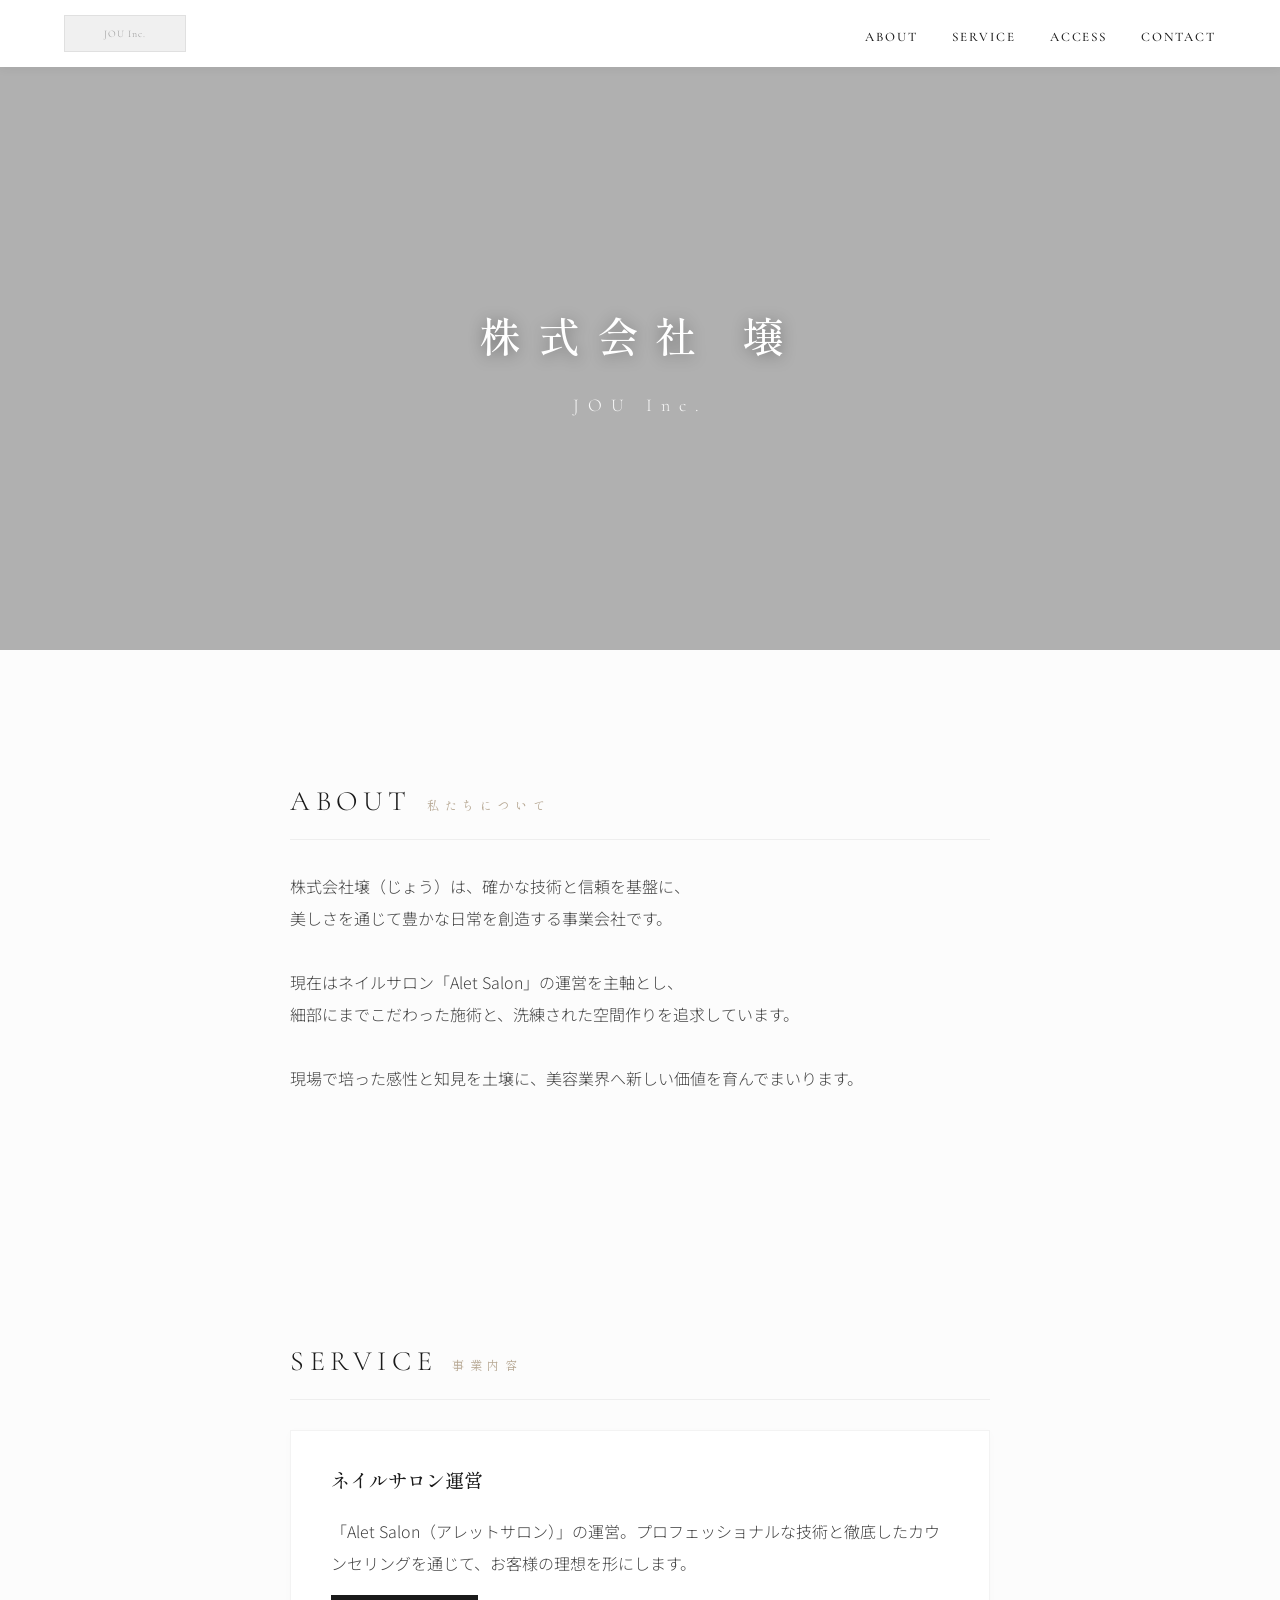
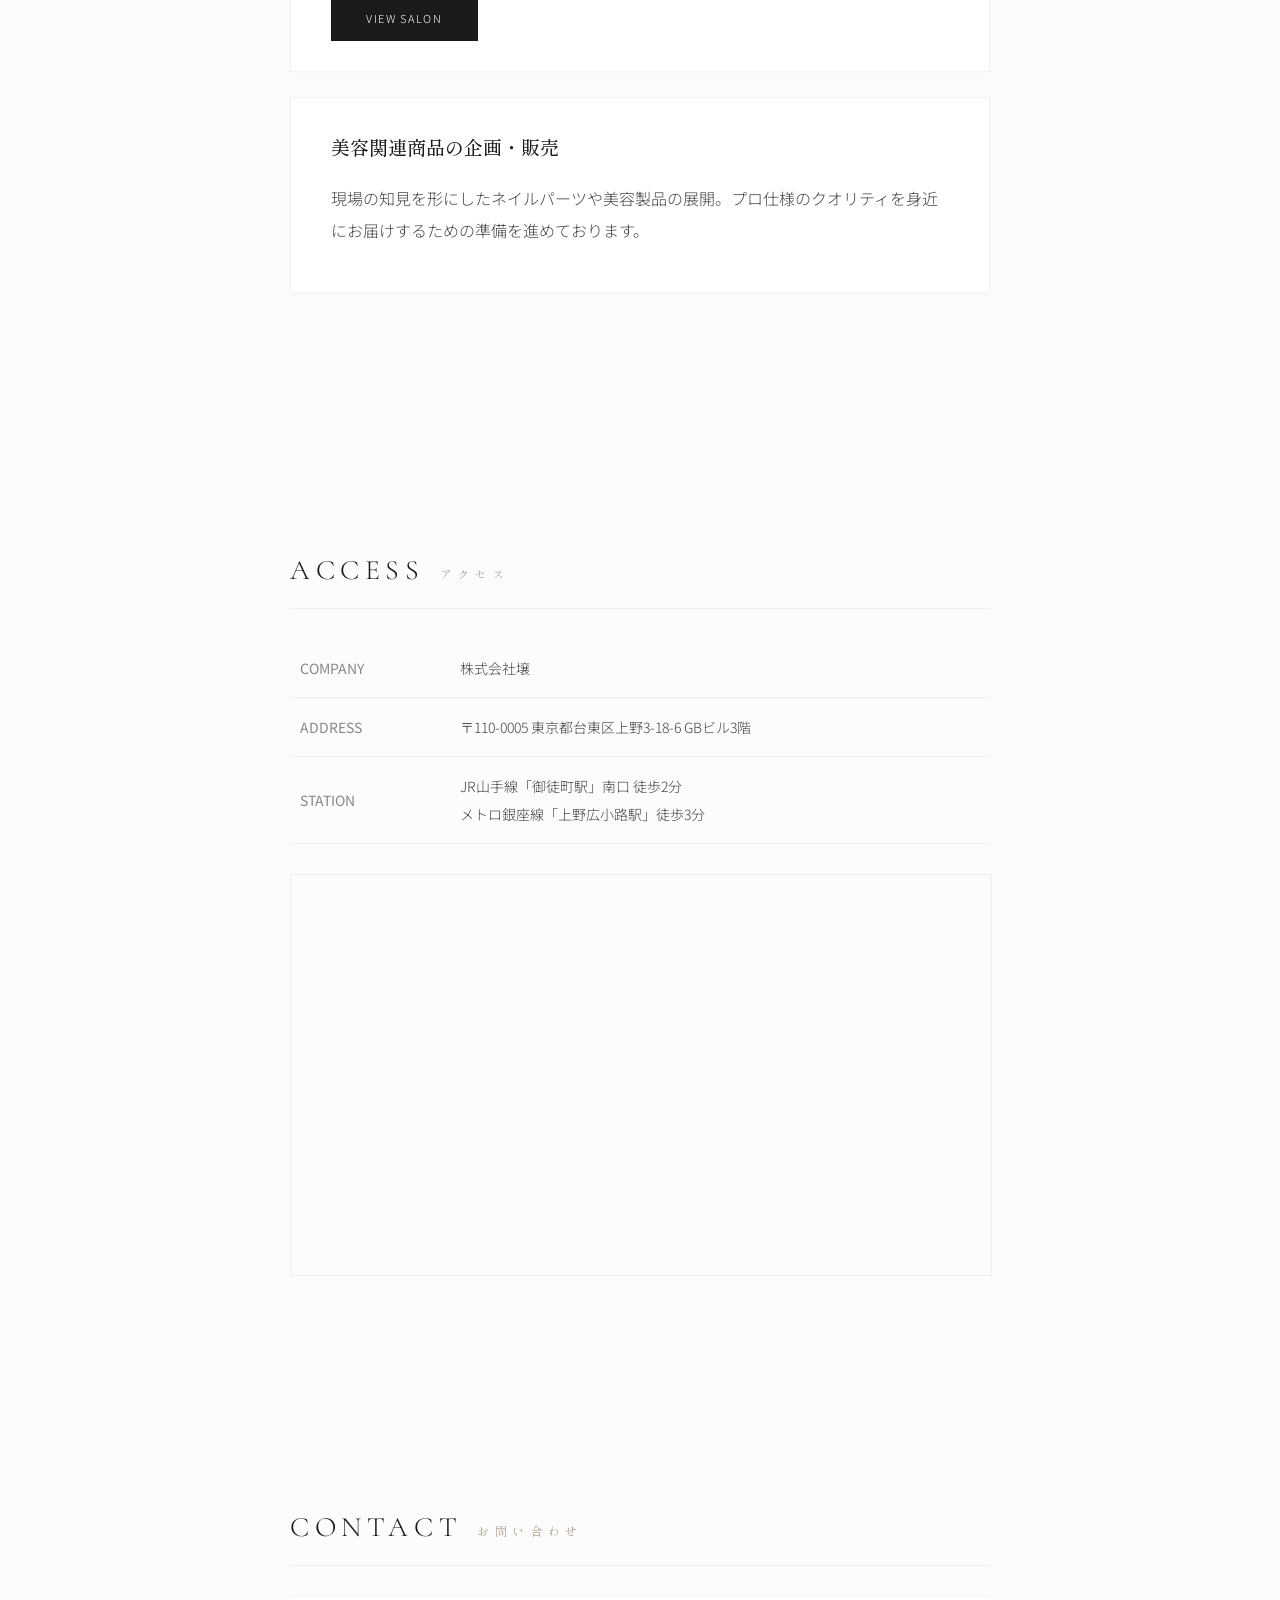
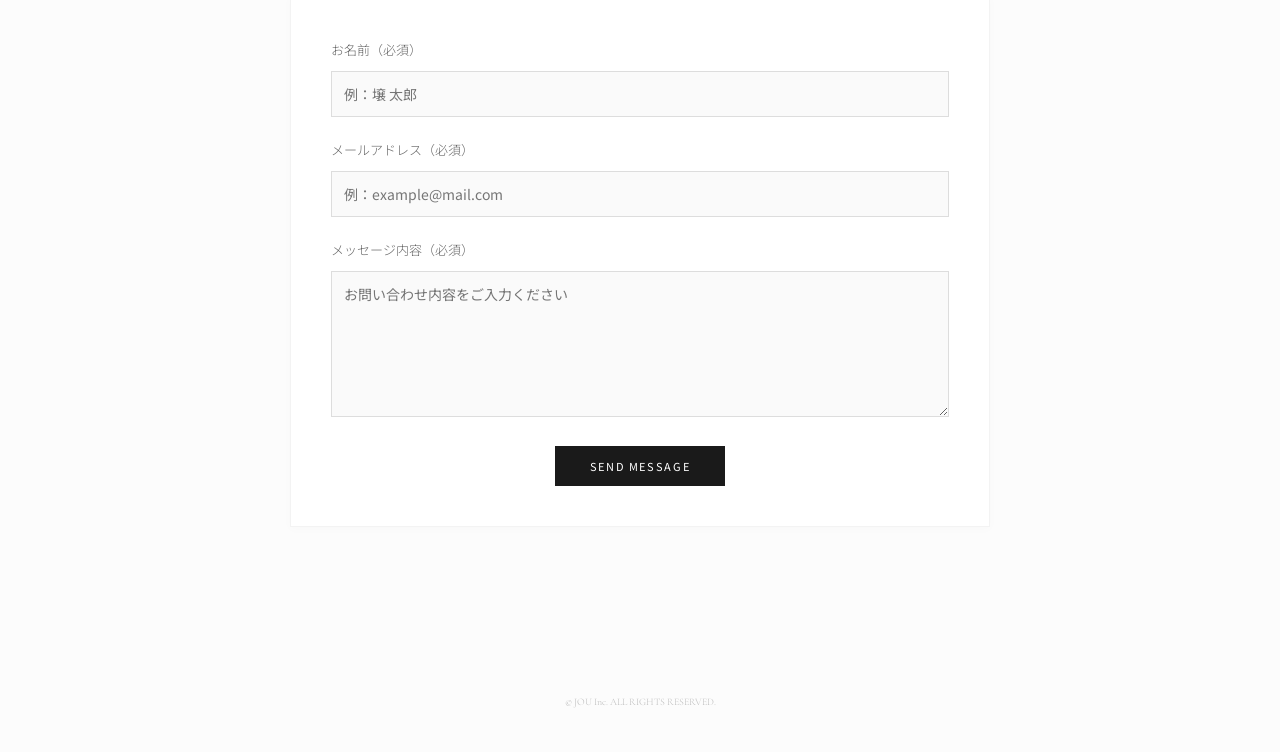
==== index.html @ a3ea7749 "最初ののコミット" ====
<!DOCTYPE html>
<html lang="ja">
<head>
    <meta charset="UTF-8">
    <meta name="viewport" content="width=device-width, initial-scale=1.0">
    <title>株式会社壌 | JOU Inc.</title>
    <link href="https://fonts.googleapis.com/css2?family=Cormorant+Garamond:wght@300;500&family=Noto+Sans+JP:wght@300;400&family=Shippori+Mincho:wght@400;500;600&display=swap" rel="stylesheet">
    
    <style>
        :root {
            --primary-color: #1a1a1a;
            --accent-color: #b5a691; 
            --bg-color: #fcfcfc;
            --text-color: #444;
            --font-en: 'Cormorant Garamond', serif;
            --font-jp: 'Noto Sans JP', sans-serif;
            --font-mincho: 'Shippori Mincho', serif;
            --content-width: 700px;
        }

        /* --- フェードインアニメーション --- */
        .fade-in {
            opacity: 0;
            transform: translateY(30px);
            transition: opacity 1.2s ease, transform 1.2s ease;
        }
        .fade-in.is-visible {
            opacity: 1;
            transform: translateY(0);
        }

        body {
            font-family: var(--font-jp);
            font-weight: 300;
            line-height: 2.0;
            color: var(--text-color);
            background-color: var(--bg-color);
            margin: 0;
            -webkit-font-smoothing: antialiased;
        }

        /* --- ヘッダー：常に白背景で固定 --- */
        header {
            padding: 15px 5%;
            display: flex;
            justify-content: space-between;
            align-items: center;
            background: #ffffff;
            position: fixed;
            top: 0;
            left: 0;
            width: 100%;
            box-sizing: border-box;
            z-index: 1000;
            box-shadow: 0 2px 10px rgba(0,0,0,0.05);
        }

        .logo-placeholder {
            width: 120px;
            height: 35px;
            background: #f0f0f0;
            display: flex;
            align-items: center;
            justify-content: center;
            font-size: 10px;
            color: #999;
            letter-spacing: 0.1em;
            font-family: var(--font-en);
            border: 1px solid #e0e0e0;
        }

        nav a {
            text-decoration: none;
            color: var(--primary-color);
            margin-left: 30px;
            font-size: 13px;
            font-weight: 500;
            letter-spacing: 0.15em;
            font-family: var(--font-en);
            transition: 0.3s;
        }
        nav a:hover { color: var(--accent-color); }

        /* --- HERO --- */
        .hero {
            height: 65vh;
            margin-top: 65px; /* ヘッダー分の余白 */
            background: linear-gradient(rgba(0, 0, 0, 0.3), rgba(0, 0, 0, 0.3)), 
                        url('https://images.unsplash.com/photo-1632345031435-8727f6897d53?auto=format&fit=crop&q=80&w=2000') center/cover;
            display: flex;
            flex-direction: column;
            justify-content: center;
            align-items: center;
            text-align: center;
            color: #ffffff;
        }

        .hero h1 { 
            font-family: var(--font-mincho);
            font-size: clamp(28px, 5vw, 42px);
            letter-spacing: 0.4em;
            font-weight: 500;
            margin: 0 0 10px 0;
            text-shadow: 0 2px 15px rgba(0,0,0,0.4);
        }

        .hero p {
            font-family: var(--font-en);
            font-size: clamp(14px, 3vw, 18px);
            letter-spacing: 0.5em;
            color: rgba(255,255,255,0.9);
            margin: 0;
        }

        /* --- セクション共通 --- */
        section {
            padding: 100px 5%;
            max-width: var(--content-width);
            margin: 0 auto;
        }

        h2 {
            font-family: var(--font-en);
            font-size: 28px;
            font-weight: 300;
            letter-spacing: 0.2em;
            margin-bottom: 30px;
            color: var(--primary-color);
            display: flex;
            align-items: baseline;
            gap: 15px;
            border-bottom: 1px solid #eee;
            padding-bottom: 10px;
        }

        h2 span {
            font-family: var(--font-mincho);
            font-size: 12px;
            color: var(--accent-color);
            font-weight: 400;
        }

        .service-card {
            background: #fff;
            padding: 30px 40px;
            border: 1px solid #f3f3f3;
            margin-bottom: 25px;
            box-shadow: 0 2px 10px rgba(0,0,0,0.02);
        }

        .service-card h3 {
            font-family: var(--font-mincho);
            font-size: 19px;
            font-weight: 500;
            margin: 0 0 15px 0;
            color: var(--primary-color);
        }

        .btn, .submit-btn {
            display: inline-block;
            padding: 12px 35px;
            background: var(--primary-color);
            color: #fff;
            text-decoration: none;
            font-size: 11px;
            letter-spacing: 0.15em;
            font-family: var(--font-jp);
            border: none;
            cursor: pointer;
            transition: 0.3s;
        }
        .btn:hover, .submit-btn:hover { background: var(--accent-color); }

        .company-table {
            width: 100%;
            border-collapse: collapse;
            margin-bottom: 30px;
        }

        .company-table th, .company-table td {
            padding: 15px 10px;
            border-bottom: 1px solid #eee;
            text-align: left;
            font-size: 14px;
        }

        .company-table th { width: 140px; color: #888; font-weight: 400; }

        .map-container {
            width: 100%;
            height: 400px;
            margin-top: 20px;
            border: 1px solid #eee;
        }

        /* --- フォーム --- */
        .form-group {
            margin-bottom: 20px;
            text-align: left;
        }

        .form-group label {
            display: block;
            font-size: 13px;
            margin-bottom: 8px;
            color: #666;
        }

        input, textarea {
            width: 100%;
            padding: 12px;
            border: 1px solid #ddd;
            background: #fafafa;
            box-sizing: border-box; /* 崩れ防止 */
            font-family: var(--font-jp);
            font-size: 14px;
            outline: none;
        }
        input:focus, textarea:focus { border-color: var(--accent-color); }

        footer {
            text-align: center;
            padding: 40px 20px;
            font-size: 10px;
            color: #bbb;
            font-family: var(--font-en);
        }

        @media (max-width: 768px) {
            header { padding: 10px 5%; }
            nav a { margin-left: 15px; font-size: 11px; }
            section { padding: 60px 5%; }
            .hero { margin-top: 50px; height: 50vh; }
        }
    </style>
</head>
<body>

<header>
    <div class="logo-placeholder">JOU Inc.</div>
    <nav>
        <a href="#about">ABOUT</a>
        <a href="#service">SERVICE</a>
        <a href="#access">ACCESS</a>
        <a href="#contact">CONTACT</a>
    </nav>
</header>

<div class="hero">
    <h1>株式会社 壌</h1>
    <p>JOU Inc.</p>
</div>

<section id="about" class="fade-in">
    <h2>ABOUT <span>私たちについて</span></h2>
    <p>
        株式会社壌（じょう）は、確かな技術と信頼を基盤に、<br>
        美しさを通じて豊かな日常を創造する事業会社です。<br><br>
        現在はネイルサロン「Alet Salon」の運営を主軸とし、<br>
        細部にまでこだわった施術と、洗練された空間作りを追求しています。<br><br>
        現場で培った感性と知見を土壌に、美容業界へ新しい価値を育んでまいります。
    </p>
</section>

<section id="service" class="fade-in">
    <h2>SERVICE <span>事業内容</span></h2>
    <div class="service-card">
        <h3>ネイルサロン運営</h3>
        <p>「Alet Salon（アレットサロン）」の運営。プロフェッショナルな技術と徹底したカウンセリングを通じて、お客様の理想を形にします。</p>
        <a href="https://beauty.hotpepper.jp/kr/slnH000772068/" class="btn" target="_blank">VIEW SALON</a>
    </div>
    <div class="service-card">
        <h3>美容関連商品の企画・販売</h3>
        <p>現場の知見を形にしたネイルパーツや美容製品の展開。プロ仕様のクオリティを身近にお届けするための準備を進めております。</p>
    </div>
</section>

<section id="access" class="fade-in">
    <h2>ACCESS <span>アクセス</span></h2>
    <table class="company-table">
        <tr><th>COMPANY</th><td>株式会社壌</td></tr>
        <tr><th>ADDRESS</th><td>〒110-0005 東京都台東区上野3-18-6 GBビル3階</td></tr>
        <tr><th>STATION</th><td>JR山手線「御徒町駅」南口 徒歩2分<br>メトロ銀座線「上野広小路駅」徒歩3分</td></tr>
    </table>
    <div class="map-container">
        <iframe src="https://www.google.com/maps/embed?pb=!1m18!1m12!1m3!1d3239.547141362758!2d139.7731776762399!3d35.70415397257917!2m3!1f0!2f0!3f0!3m2!1i1024!2i768!4f13.1!3m3!1m2!1s0x60188ea6074e908b%3A0xc6383d34b9ee0684!2zR0Ljg5Pjg6s!5e0!3m2!1sja!2sjp!4v1712738000000!5m2!1sja!2sjp" width="100%" height="100%" style="border:0;" allowfullscreen="" loading="lazy" referrerpolicy="no-referrer-when-downgrade"></iframe>
    </div>
</section>

<section id="contact" class="fade-in">
    <h2>CONTACT <span>お問い合わせ</span></h2>
    <div class="form-container">
        <div class="service-card" style="padding: 40px;">
            <form action="send.php" method="POST">
                <div class="form-group">
                    <label>お名前（必須）</label>
                    <input type="text" name="your-name" required placeholder="例：壌 太郎">
                </div>
                
                <div class="form-group">
                    <label>メールアドレス（必須）</label>
                    <input type="email" name="your-email" required placeholder="例：example@mail.com">
                </div>
                
                <div class="form-group">
                    <label>メッセージ内容（必須）</label>
                    <textarea name="your-message" rows="6" required placeholder="お問い合わせ内容をご入力ください"></textarea>
                </div>
                
                <div style="text-align: center;">
                    <button type="submit" class="submit-btn">SEND MESSAGE</button>
                </div>
            </form>
        </div>
    </div>
</section>

<footer>
    © JOU Inc. ALL RIGHTS RESERVED.
</footer>

<script>
    // 1. スクロールに合わせてフェードイン
    const observerOptions = {
        threshold: 0.15,
        rootMargin: "0px 0px -50px 0px"
    };

    const observer = new IntersectionObserver((entries) => {
        entries.forEach(entry => {
            if (entry.isIntersecting) {
                entry.target.classList.add('is-visible');
                observer.unobserve(entry.target);
            }
        });
    }, observerOptions);

    document.querySelectorAll('.fade-in').forEach(el => observer.observe(el));

    // 2. スムーズスクロール
    document.querySelectorAll('a[href^="#"]').forEach(anchor => {
        anchor.addEventListener('click', function (e) {
            e.preventDefault();
            const target = document.querySelector(this.getAttribute('href'));
            const offset = 70;
            const targetPosition = target.getBoundingClientRect().top + window.pageYOffset - offset;
            
            window.scrollTo({
                top: targetPosition,
                behavior: 'smooth'
            });
        });
    });
</script>

</body>
</html>
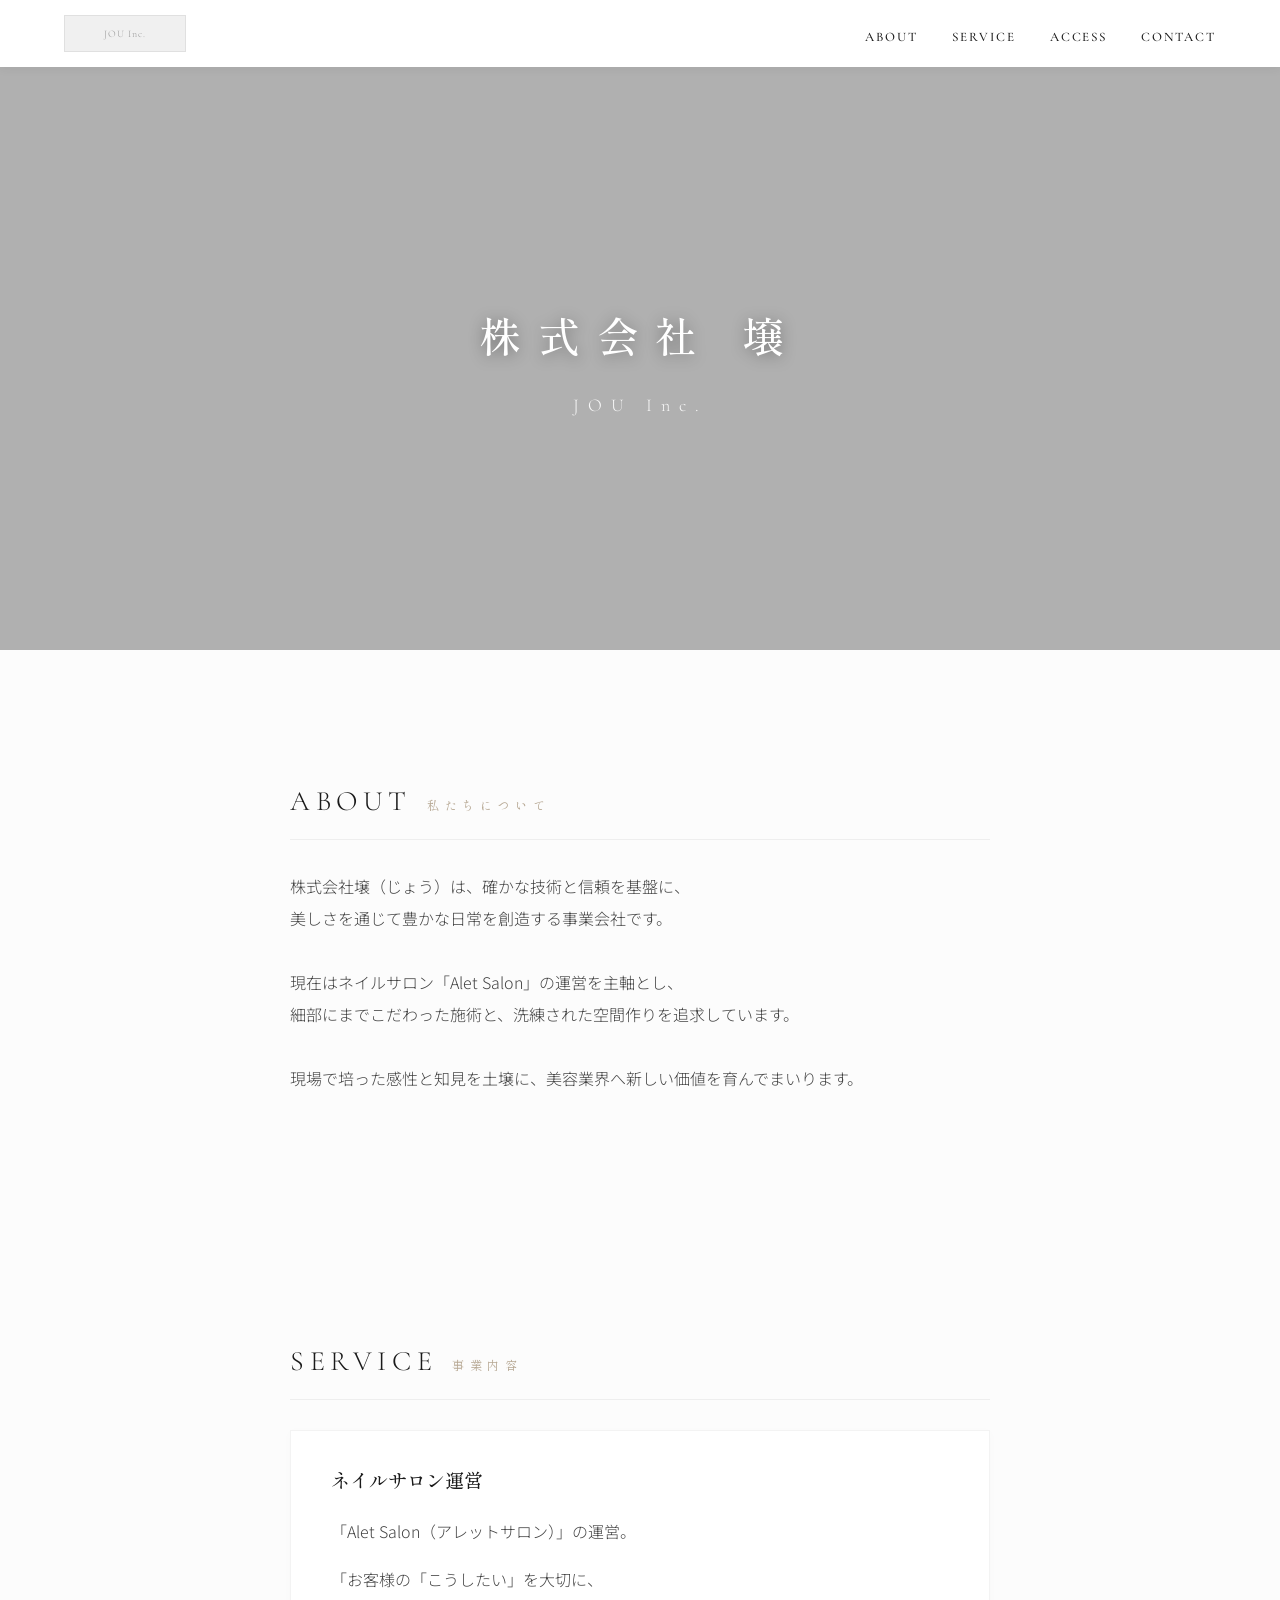
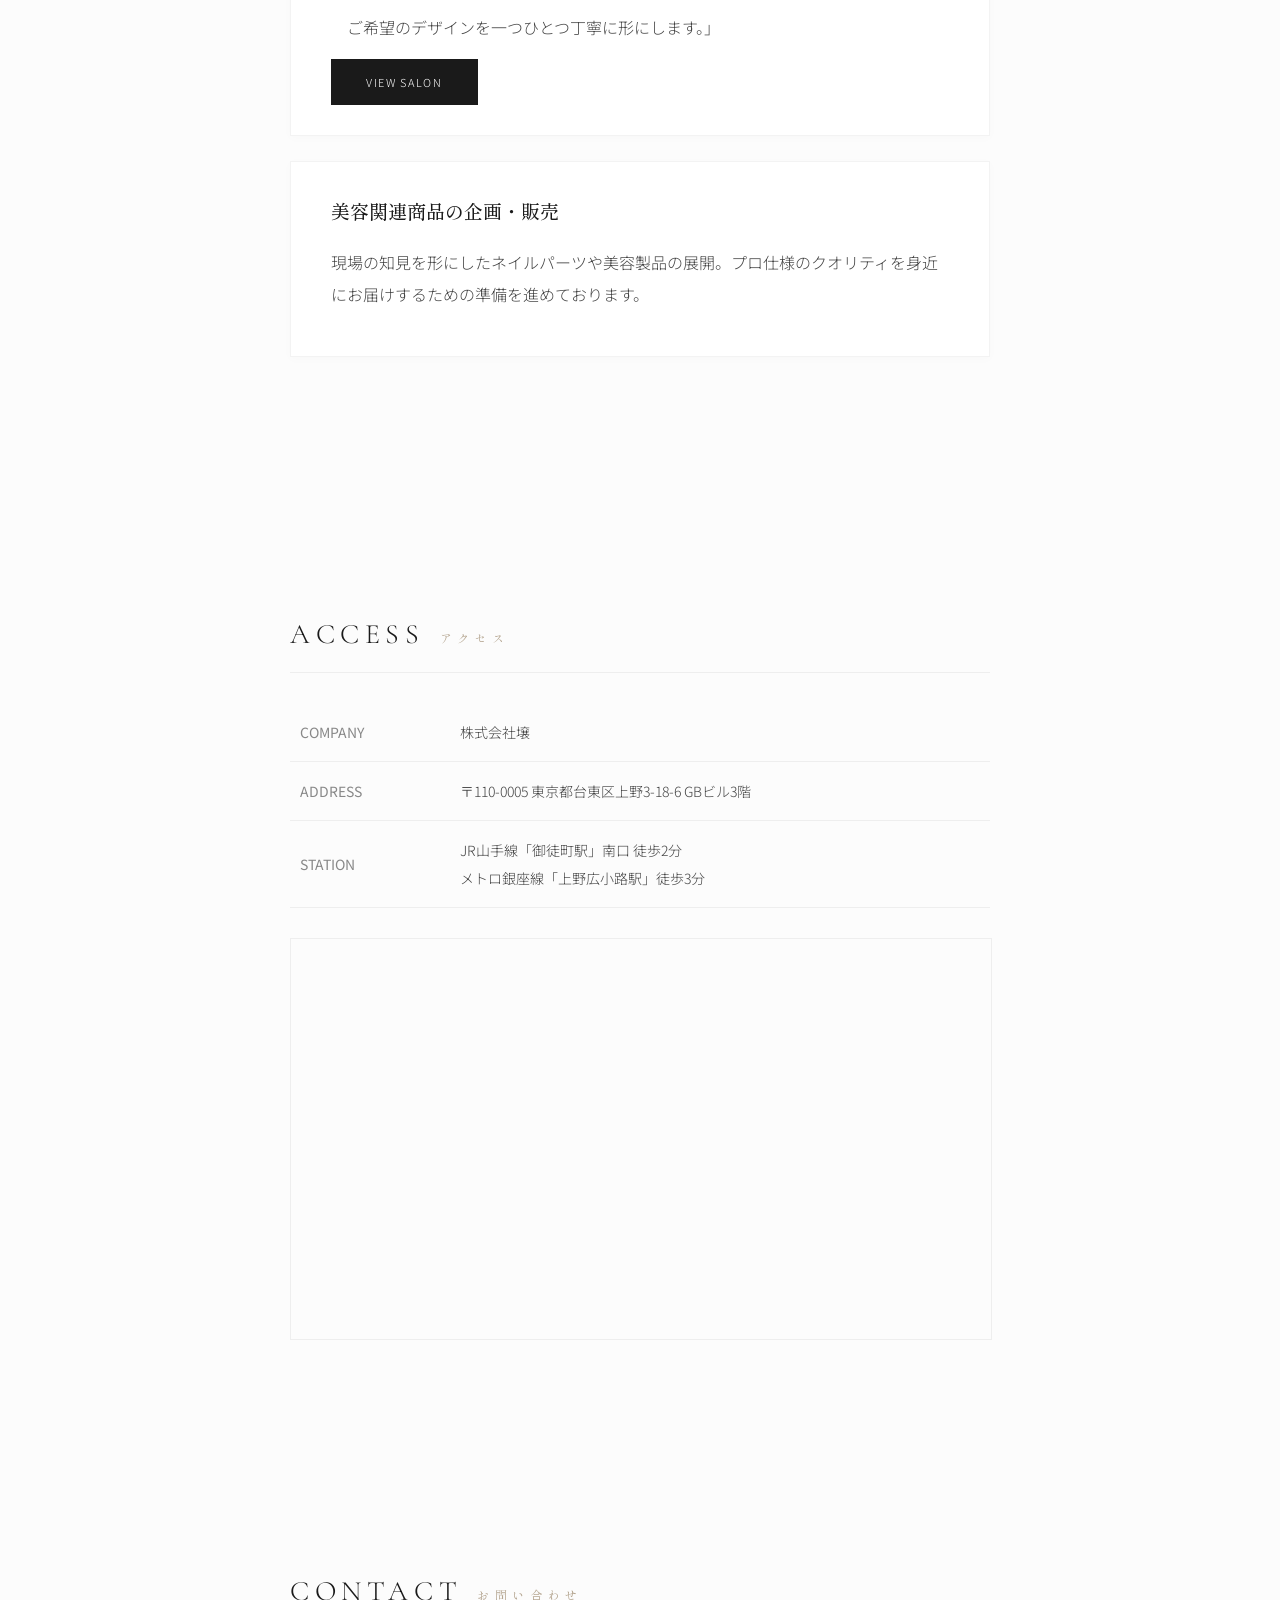
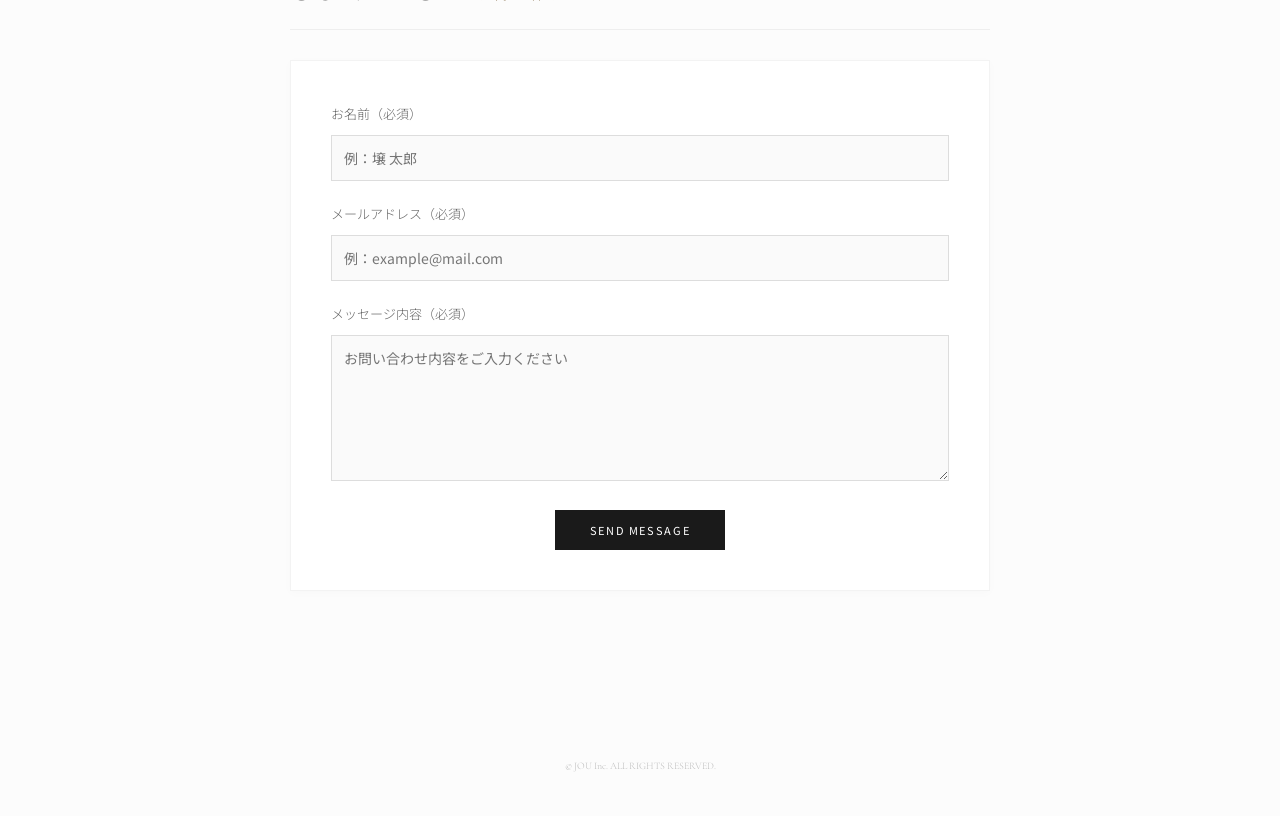
==== commit 2288bb5b: "文章を修正" ====
--- a/index.html
+++ b/index.html
@@ -266,7 +266,10 @@
     <h2>SERVICE <span>事業内容</span></h2>
     <div class="service-card">
         <h3>ネイルサロン運営</h3>
-        <p>「Alet Salon（アレットサロン）」の運営。プロフェッショナルな技術と徹底したカウンセリングを通じて、お客様の理想を形にします。</p>
+        <p>「Alet Salon（アレットサロン）」の運営。</p>
+        「お客様の「こうしたい」を大切に、<p>
+        　ご希望のデザインを一つひとつ丁寧に形にします。」</p>
+        
         <a href="https://beauty.hotpepper.jp/kr/slnH000772068/" class="btn" target="_blank">VIEW SALON</a>
     </div>
     <div class="service-card">
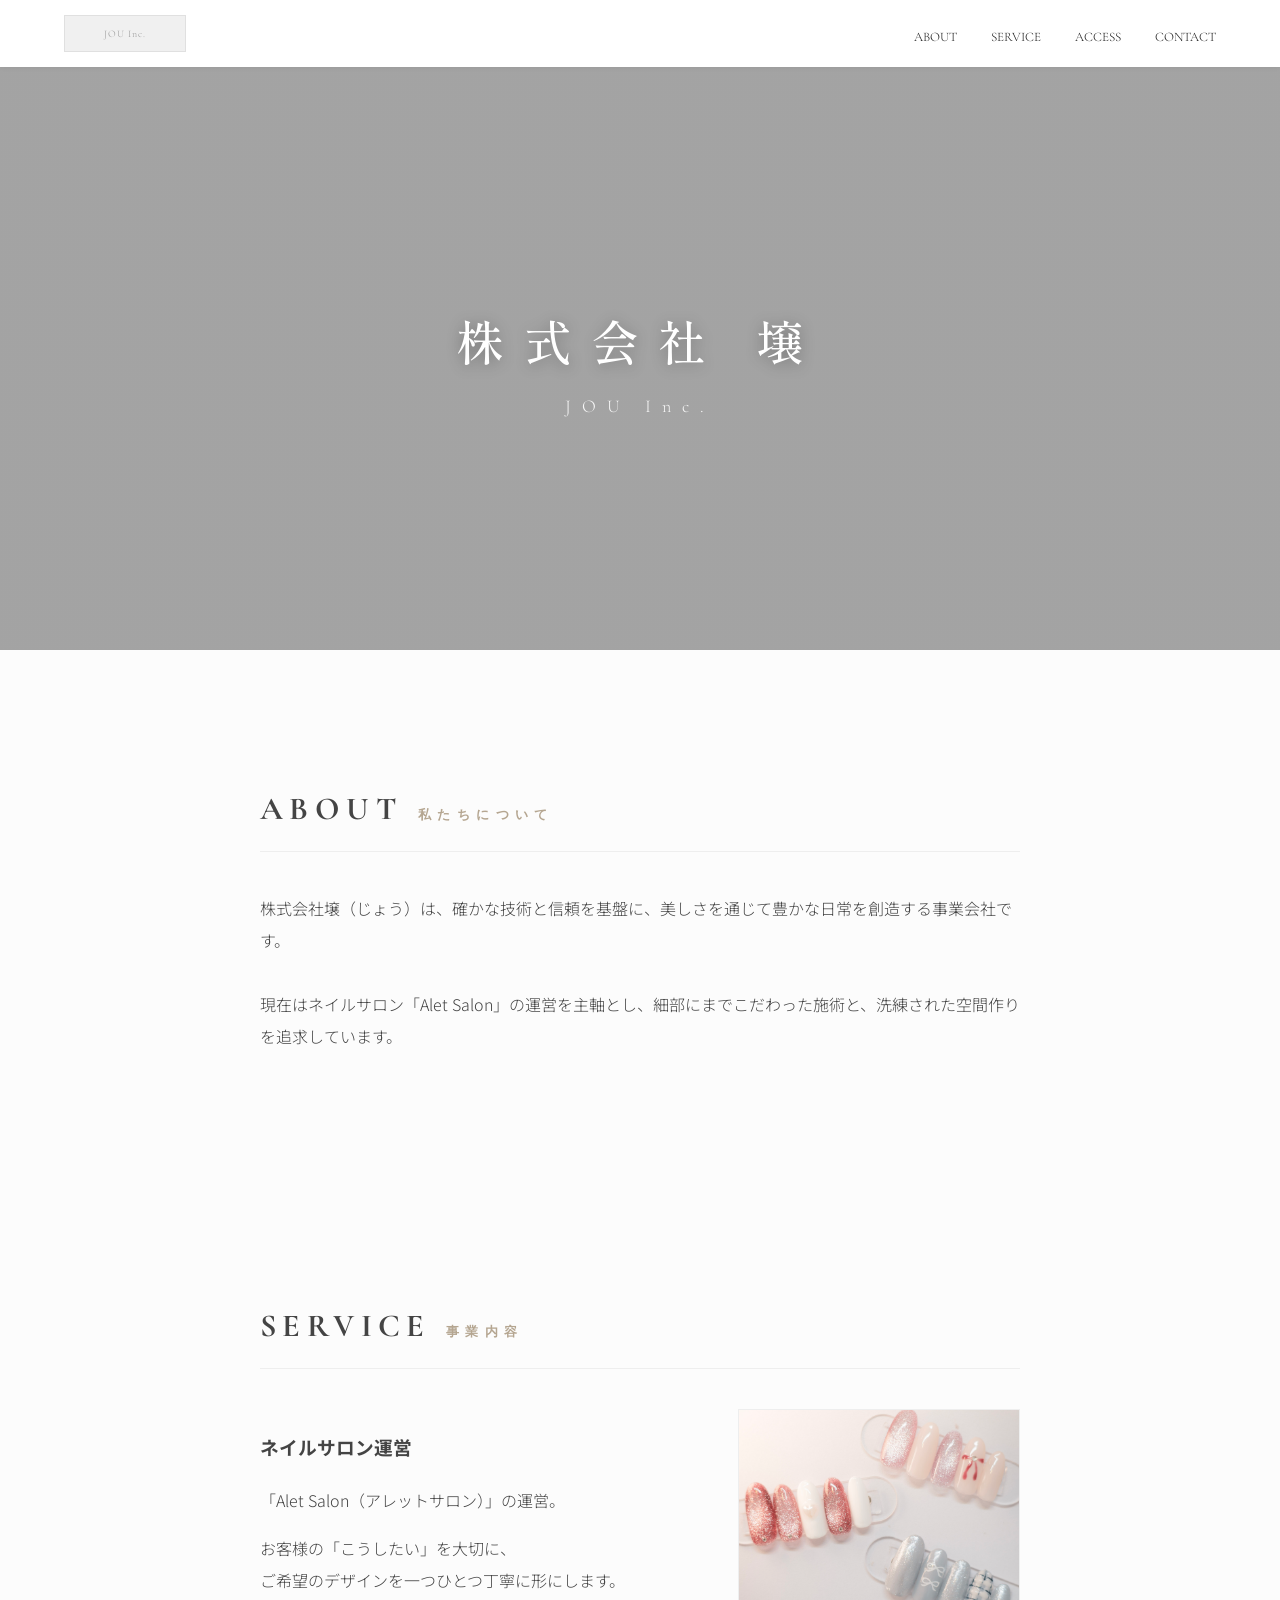
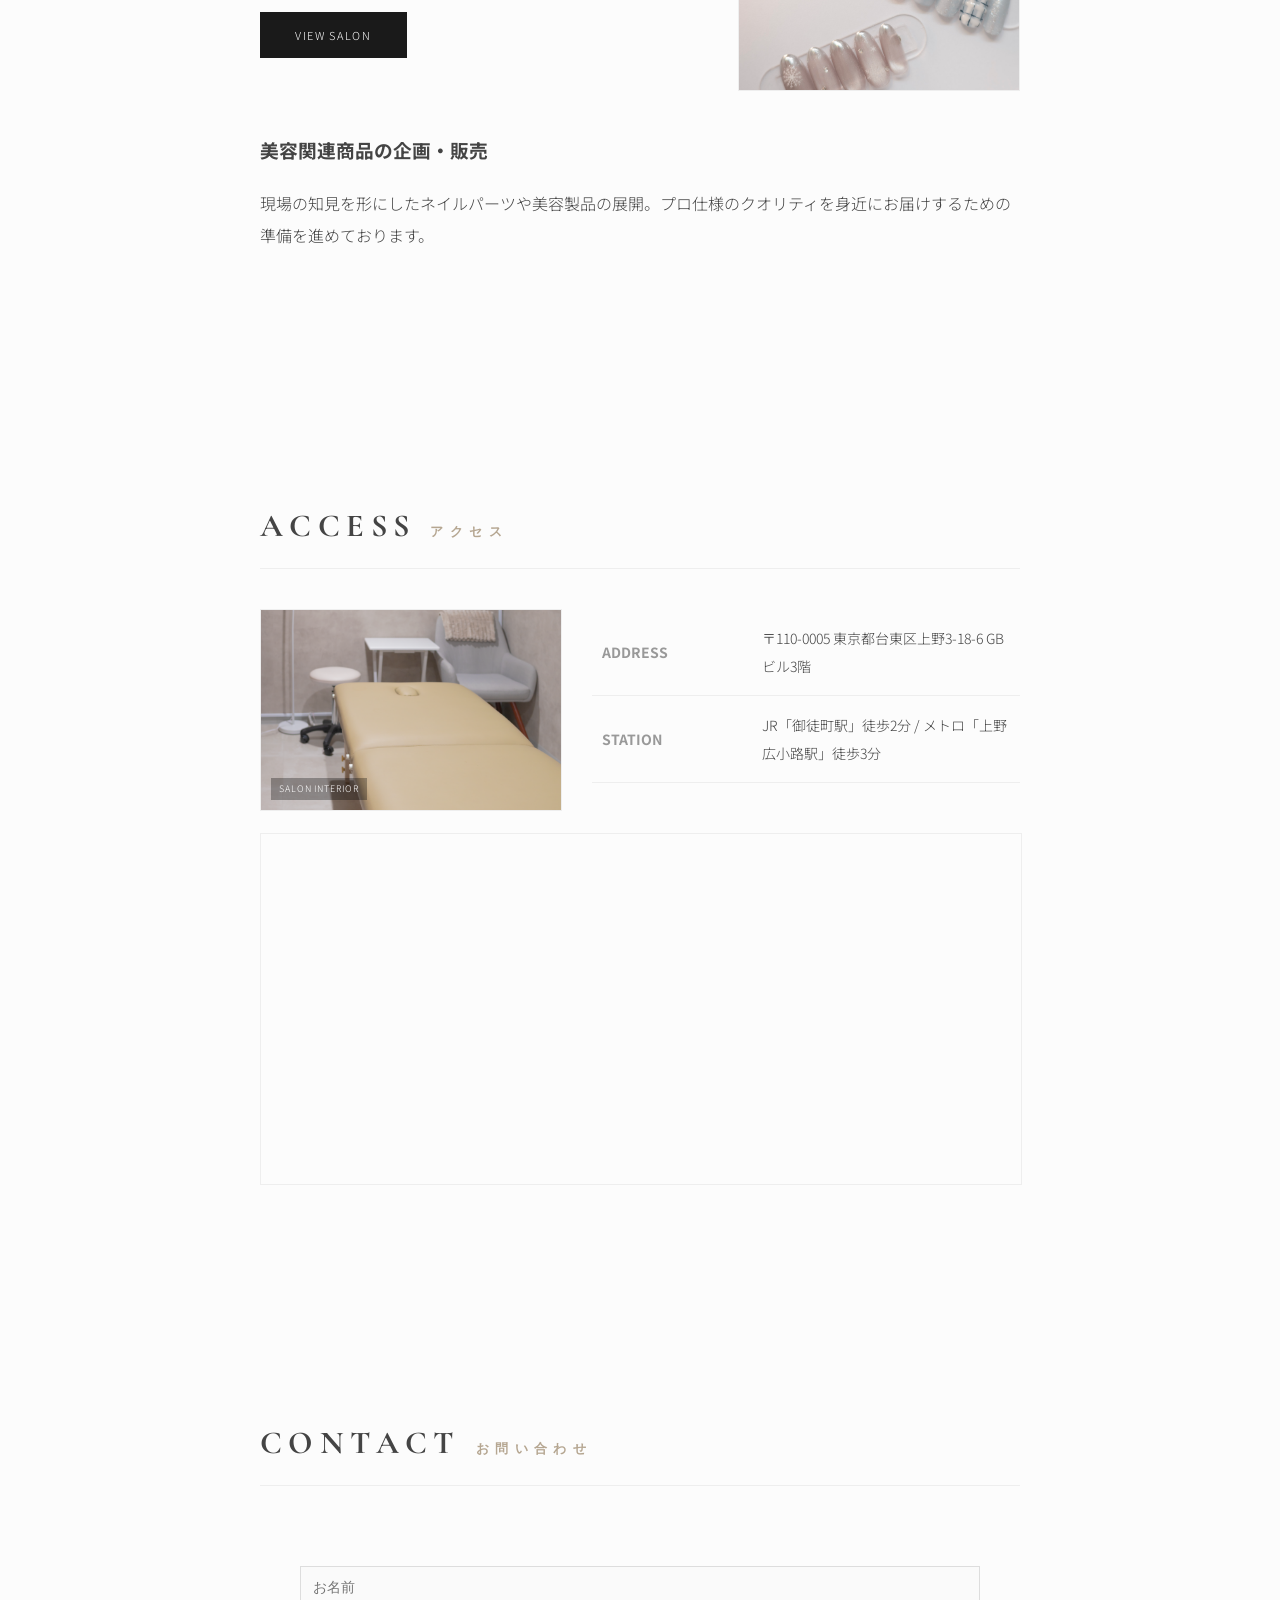
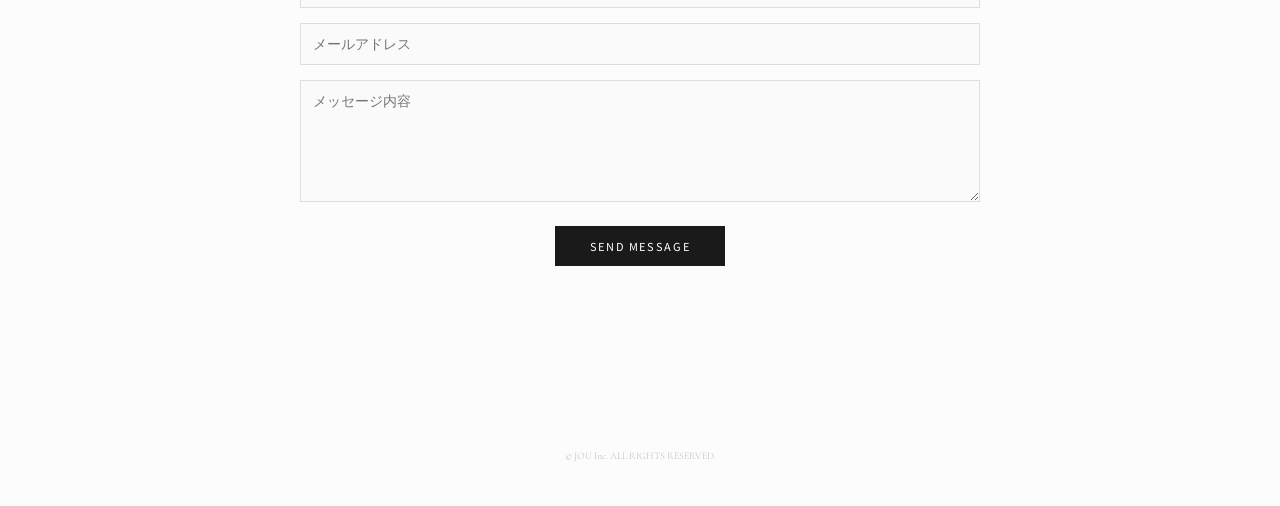
==== commit 111f9a49: "画像の配置確認の為、画像は仮画像" ====
--- a/index.html
+++ b/index.html
@@ -15,222 +15,94 @@
             --font-en: 'Cormorant Garamond', serif;
             --font-jp: 'Noto Sans JP', sans-serif;
             --font-mincho: 'Shippori Mincho', serif;
-            --content-width: 700px;
+            --content-width: 760px;
         }
 
-        /* --- フェードインアニメーション --- */
-        .fade-in {
-            opacity: 0;
-            transform: translateY(30px);
-            transition: opacity 1.2s ease, transform 1.2s ease;
-        }
-        .fade-in.is-visible {
-            opacity: 1;
-            transform: translateY(0);
+        .fade-in { opacity: 0; transform: translateY(20px); transition: opacity 1.2s ease, transform 1.2s ease; }
+        .fade-in.is-visible { opacity: 1; transform: translateY(0); }
+
+        body {
+            font-family: var(--font-jp); font-weight: 300; line-height: 2.0; color: var(--text-color);
+            background-color: var(--bg-color); margin: 0; -webkit-font-smoothing: antialiased;
         }
 
-        body {
-            font-family: var(--font-jp);
-            font-weight: 300;
-            line-height: 2.0;
-            color: var(--text-color);
-            background-color: var(--bg-color);
-            margin: 0;
-            -webkit-font-smoothing: antialiased;
-        }
-
-        /* --- ヘッダー：常に白背景で固定 --- */
         header {
-            padding: 15px 5%;
-            display: flex;
-            justify-content: space-between;
-            align-items: center;
-            background: #ffffff;
-            position: fixed;
-            top: 0;
-            left: 0;
-            width: 100%;
-            box-sizing: border-box;
-            z-index: 1000;
-            box-shadow: 0 2px 10px rgba(0,0,0,0.05);
+            padding: 15px 5%; display: flex; justify-content: space-between; align-items: center;
+            background: #ffffff; position: fixed; top: 0; left: 0; width: 100%; box-sizing: border-box;
+            z-index: 1000; box-shadow: 0 1px 5px rgba(0,0,0,0.05);
         }
 
         .logo-placeholder {
-            width: 120px;
-            height: 35px;
-            background: #f0f0f0;
-            display: flex;
-            align-items: center;
-            justify-content: center;
-            font-size: 10px;
-            color: #999;
-            letter-spacing: 0.1em;
-            font-family: var(--font-en);
-            border: 1px solid #e0e0e0;
+            width: 120px; height: 35px; background: #f0f0f0; display: flex;
+            align-items: center; justify-content: center; font-size: 10px;
+            color: #999; letter-spacing: 0.1em; font-family: var(--font-en); border: 1px solid #e0e0e0;
         }
 
-        nav a {
-            text-decoration: none;
-            color: var(--primary-color);
-            margin-left: 30px;
-            font-size: 13px;
-            font-weight: 500;
-            letter-spacing: 0.15em;
-            font-family: var(--font-en);
-            transition: 0.3s;
-        }
-        nav a:hover { color: var(--accent-color); }
+        nav a { text-decoration: none; color: var(--primary-color); margin-left: 30px; font-size: 13px; font-family: var(--font-en); }
 
-        /* --- HERO --- */
+        /* --- HERO: imagesフォルダ経由に変更 --- */
         .hero {
-            height: 65vh;
-            margin-top: 65px; /* ヘッダー分の余白 */
-            background: linear-gradient(rgba(0, 0, 0, 0.3), rgba(0, 0, 0, 0.3)), 
-                        url('https://images.unsplash.com/photo-1632345031435-8727f6897d53?auto=format&fit=crop&q=80&w=2000') center/cover;
-            display: flex;
-            flex-direction: column;
-            justify-content: center;
-            align-items: center;
-            text-align: center;
-            color: #ffffff;
+            height: 65vh; margin-top: 65px;
+            background-color: #cccccc;
+            background-position: center; background-size: cover;
+            background-image: linear-gradient(rgba(0,0,0,0.2), rgba(0,0,0,0.2)), 
+                              url('images/20251209_145340.png'), 
+                              url('https://images.unsplash.com/photo-1632345031435-8727f6897d53?auto=format&fit=crop&q=80&w=2000');
+            display: flex; flex-direction: column; justify-content: center; align-items: center; color: #ffffff;
         }
 
-        .hero h1 { 
-            font-family: var(--font-mincho);
-            font-size: clamp(28px, 5vw, 42px);
-            letter-spacing: 0.4em;
-            font-weight: 500;
-            margin: 0 0 10px 0;
-            text-shadow: 0 2px 15px rgba(0,0,0,0.4);
-        }
+        .hero h1 { font-family: var(--font-mincho); font-size: clamp(32px, 5vw, 48px); letter-spacing: 0.4em; font-weight: 500; text-shadow: 0 2px 15px rgba(0,0,0,0.3); margin:0;}
+        .hero p { font-family: var(--font-en); font-size: 18px; letter-spacing: 0.6em; color: rgba(255,255,255,0.9); margin:0;}
 
-        .hero p {
-            font-family: var(--font-en);
-            font-size: clamp(14px, 3vw, 18px);
-            letter-spacing: 0.5em;
-            color: rgba(255,255,255,0.9);
-            margin: 0;
-        }
-
-        /* --- セクション共通 --- */
-        section {
-            padding: 100px 5%;
-            max-width: var(--content-width);
-            margin: 0 auto;
-        }
+        section { padding: 100px 5%; max-width: var(--content-width); margin: 0 auto; }
 
         h2 {
-            font-family: var(--font-en);
-            font-size: 28px;
-            font-weight: 300;
-            letter-spacing: 0.2em;
-            margin-bottom: 30px;
-            color: var(--primary-color);
-            display: flex;
-            align-items: baseline;
-            gap: 15px;
-            border-bottom: 1px solid #eee;
-            padding-bottom: 10px;
+            font-family: var(--font-en); font-size: 32px; letter-spacing: 0.2em; margin-bottom: 40px;
+            display: flex; align-items: baseline; gap: 15px; border-bottom: 1px solid #eee; padding-bottom: 10px;
         }
+        h2 span { font-size: 13px; color: var(--accent-color); font-family: var(--font-mincho); }
 
-        h2 span {
-            font-family: var(--font-mincho);
-            font-size: 12px;
-            color: var(--accent-color);
-            font-weight: 400;
-        }
-
-        .service-card {
-            background: #fff;
-            padding: 30px 40px;
-            border: 1px solid #f3f3f3;
-            margin-bottom: 25px;
-            box-shadow: 0 2px 10px rgba(0,0,0,0.02);
-        }
-
-        .service-card h3 {
-            font-family: var(--font-mincho);
-            font-size: 19px;
-            font-weight: 500;
-            margin: 0 0 15px 0;
-            color: var(--primary-color);
+        .service-container { display: flex; gap: 40px; align-items: start; margin-bottom: 40px;}
+        .service-text { flex: 1; }
+        .service-img {
+            width: 280px; height: 280px; border: 1px solid #eee;
+            background-position: center; background-size: cover;
+            background-image: url('images/チップ集合.png'), url('https://via.placeholder.com/300x300?text=Nail+Tips');
+            background-color: #f0f0f0;
         }
 
         .btn, .submit-btn {
-            display: inline-block;
-            padding: 12px 35px;
-            background: var(--primary-color);
-            color: #fff;
-            text-decoration: none;
-            font-size: 11px;
-            letter-spacing: 0.15em;
-            font-family: var(--font-jp);
-            border: none;
-            cursor: pointer;
-            transition: 0.3s;
+            display: inline-block; padding: 12px 35px; background: var(--primary-color);
+            color: #fff; text-decoration: none; font-size: 11px; letter-spacing: 0.15em;
+            font-family: var(--font-jp); border: none; cursor: pointer; transition: 0.3s;
         }
         .btn:hover, .submit-btn:hover { background: var(--accent-color); }
 
-        .company-table {
-            width: 100%;
-            border-collapse: collapse;
-            margin-bottom: 30px;
+        .company-table { width: 100%; border-collapse: collapse; margin-bottom: 30px; }
+        .company-table th, .company-table td { padding: 15px 10px; border-bottom: 1px solid #eee; text-align: left; font-size: 14px; }
+        .company-table th { width: 140px; color: #999; }
+
+        .access-flex { display: flex; gap: 30px; align-items: flex-start; margin-bottom: 20px; }
+        .access-img {
+            width: 300px; height: 200px; border: 1px solid #eee; position: relative;
+            background-position: center; background-size: cover;
+            background-image: url('images/DSC_4791.png'), url('https://via.placeholder.com/300x200?text=Salon+Interior');
+            background-color: #f0f0f0;
+        }
+        .access-img::after {
+            content: "SALON INTERIOR"; position: absolute; bottom: 10px; left: 10px; 
+            color: #fff; font-size: 9px; letter-spacing: 0.1em; background: rgba(0,0,0,0.3); padding: 2px 8px;
         }
 
-        .company-table th, .company-table td {
-            padding: 15px 10px;
-            border-bottom: 1px solid #eee;
-            text-align: left;
-            font-size: 14px;
-        }
+        .map-container { width: 100%; height: 350px; border: 1px solid #eee; }
 
-        .company-table th { width: 140px; color: #888; font-weight: 400; }
+        input, textarea { width: 100%; padding: 12px; margin-bottom: 15px; border: 1px solid #ddd; background: #fafafa; box-sizing: border-box; font-size: 14px; outline: none; }
 
-        .map-container {
-            width: 100%;
-            height: 400px;
-            margin-top: 20px;
-            border: 1px solid #eee;
-        }
-
-        /* --- フォーム --- */
-        .form-group {
-            margin-bottom: 20px;
-            text-align: left;
-        }
-
-        .form-group label {
-            display: block;
-            font-size: 13px;
-            margin-bottom: 8px;
-            color: #666;
-        }
-
-        input, textarea {
-            width: 100%;
-            padding: 12px;
-            border: 1px solid #ddd;
-            background: #fafafa;
-            box-sizing: border-box; /* 崩れ防止 */
-            font-family: var(--font-jp);
-            font-size: 14px;
-            outline: none;
-        }
-        input:focus, textarea:focus { border-color: var(--accent-color); }
-
-        footer {
-            text-align: center;
-            padding: 40px 20px;
-            font-size: 10px;
-            color: #bbb;
-            font-family: var(--font-en);
-        }
+        footer { text-align: center; padding: 40px 20px; font-size: 10px; color: #bbb; font-family: var(--font-en); }
 
         @media (max-width: 768px) {
-            header { padding: 10px 5%; }
-            nav a { margin-left: 15px; font-size: 11px; }
-            section { padding: 60px 5%; }
-            .hero { margin-top: 50px; height: 50vh; }
+            .service-container, .access-flex { flex-direction: column-reverse; }
+            .service-img, .access-img { width: 100%; height: 250px; }
         }
     </style>
 </head>
@@ -254,25 +126,25 @@
 <section id="about" class="fade-in">
     <h2>ABOUT <span>私たちについて</span></h2>
     <p>
-        株式会社壌（じょう）は、確かな技術と信頼を基盤に、<br>
-        美しさを通じて豊かな日常を創造する事業会社です。<br><br>
-        現在はネイルサロン「Alet Salon」の運営を主軸とし、<br>
-        細部にまでこだわった施術と、洗練された空間作りを追求しています。<br><br>
-        現場で培った感性と知見を土壌に、美容業界へ新しい価値を育んでまいります。
+        株式会社壌（じょう）は、確かな技術と信頼を基盤に、美しさを通じて豊かな日常を創造する事業会社です。<br><br>
+        現在はネイルサロン「Alet Salon」の運営を主軸とし、細部にまでこだわった施術と、洗練された空間作りを追求しています。
     </p>
 </section>
 
 <section id="service" class="fade-in">
     <h2>SERVICE <span>事業内容</span></h2>
-    <div class="service-card">
-        <h3>ネイルサロン運営</h3>
-        <p>「Alet Salon（アレットサロン）」の運営。</p>
-        「お客様の「こうしたい」を大切に、<p>
-        　ご希望のデザインを一つひとつ丁寧に形にします。」</p>
-        
-        <a href="https://beauty.hotpepper.jp/kr/slnH000772068/" class="btn" target="_blank">VIEW SALON</a>
+    <div class="service-container">
+        <div class="service-text">
+            <h3>ネイルサロン運営</h3>
+            <p>「Alet Salon（アレットサロン）」の運営。</p>
+            <p>お客様の「こうしたい」を大切に、<br>
+               ご希望のデザインを一つひとつ丁寧に形にします。</p>
+            <a href="https://beauty.hotpepper.jp/kr/slnH000772068/" class="btn" target="_blank">VIEW SALON</a>
+        </div>
+        <div class="service-img" style="background-image: url('images/チップ集合.png');"></div>
     </div>
-    <div class="service-card">
+    
+    <div class="service-card" style="margin-top: 40px;">
         <h3>美容関連商品の企画・販売</h3>
         <p>現場の知見を形にしたネイルパーツや美容製品の展開。プロ仕様のクオリティを身近にお届けするための準備を進めております。</p>
     </div>
@@ -280,80 +152,42 @@
 
 <section id="access" class="fade-in">
     <h2>ACCESS <span>アクセス</span></h2>
-    <table class="company-table">
-        <tr><th>COMPANY</th><td>株式会社壌</td></tr>
-        <tr><th>ADDRESS</th><td>〒110-0005 東京都台東区上野3-18-6 GBビル3階</td></tr>
-        <tr><th>STATION</th><td>JR山手線「御徒町駅」南口 徒歩2分<br>メトロ銀座線「上野広小路駅」徒歩3分</td></tr>
-    </table>
+    <div class="access-flex">
+        <div class="access-img" style="background-image: url('images/DSC_4785.png');"></div>
+        <div style="flex:1;">
+            <table class="company-table">
+                <tr><th>ADDRESS</th><td>〒110-0005 東京都台東区上野3-18-6 GBビル3階</td></tr>
+                <tr><th>STATION</th><td>JR「御徒町駅」徒歩2分 / メトロ「上野広小路駅」徒歩3分</td></tr>
+            </table>
+        </div>
+    </div>
     <div class="map-container">
-        <iframe src="https://www.google.com/maps/embed?pb=!1m18!1m12!1m3!1d3239.547141362758!2d139.7731776762399!3d35.70415397257917!2m3!1f0!2f0!3f0!3m2!1i1024!2i768!4f13.1!3m3!1m2!1s0x60188ea6074e908b%3A0xc6383d34b9ee0684!2zR0Ljg5Pjg6s!5e0!3m2!1sja!2sjp!4v1712738000000!5m2!1sja!2sjp" width="100%" height="100%" style="border:0;" allowfullscreen="" loading="lazy" referrerpolicy="no-referrer-when-downgrade"></iframe>
+        <iframe 
+            src="https://www.google.com/maps/embed?pb=!1m18!1m12!1m3!1d3240.038481488219!2d139.7730999!3d35.7056082!2m3!1f0!2f0!3f0!3m2!1i1024!2i768!4f13.1!3m3!1m2!1s0x60188ea9cb801459%3A0xc665b6f000b9576c!2zR0Ljg5Pjg6s!5e0!3m2!1sja!2sjp!4v1713171052000!5m2!1sja!2sjp" 
+            width="100%" height="100%" style="border:0;" allowfullscreen="" loading="lazy">
+        </iframe>
     </div>
 </section>
 
 <section id="contact" class="fade-in">
     <h2>CONTACT <span>お問い合わせ</span></h2>
-    <div class="form-container">
-        <div class="service-card" style="padding: 40px;">
-            <form action="send.php" method="POST">
-                <div class="form-group">
-                    <label>お名前（必須）</label>
-                    <input type="text" name="your-name" required placeholder="例：壌 太郎">
-                </div>
-                
-                <div class="form-group">
-                    <label>メールアドレス（必須）</label>
-                    <input type="email" name="your-email" required placeholder="例：example@mail.com">
-                </div>
-                
-                <div class="form-group">
-                    <label>メッセージ内容（必須）</label>
-                    <textarea name="your-message" rows="6" required placeholder="お問い合わせ内容をご入力ください"></textarea>
-                </div>
-                
-                <div style="text-align: center;">
-                    <button type="submit" class="submit-btn">SEND MESSAGE</button>
-                </div>
-            </form>
-        </div>
+    <div class="service-card" style="padding: 40px;">
+        <form action="send.php" method="POST">
+            <input type="text" name="your-name" required placeholder="お名前">
+            <input type="email" name="your-email" required placeholder="メールアドレス">
+            <textarea name="your-message" rows="6" required placeholder="メッセージ内容"></textarea>
+            <div style="text-align: center;"><button type="submit" class="submit-btn">SEND MESSAGE</button></div>
+        </form>
     </div>
 </section>
 
-<footer>
-    © JOU Inc. ALL RIGHTS RESERVED.
-</footer>
+<footer>© JOU Inc. ALL RIGHTS RESERVED.</footer>
 
 <script>
-    // 1. スクロールに合わせてフェードイン
-    const observerOptions = {
-        threshold: 0.15,
-        rootMargin: "0px 0px -50px 0px"
-    };
-
     const observer = new IntersectionObserver((entries) => {
-        entries.forEach(entry => {
-            if (entry.isIntersecting) {
-                entry.target.classList.add('is-visible');
-                observer.unobserve(entry.target);
-            }
-        });
-    }, observerOptions);
-
+        entries.forEach(entry => { if (entry.isIntersecting) entry.target.classList.add('is-visible'); });
+    }, { threshold: 0.15 });
     document.querySelectorAll('.fade-in').forEach(el => observer.observe(el));
-
-    // 2. スムーズスクロール
-    document.querySelectorAll('a[href^="#"]').forEach(anchor => {
-        anchor.addEventListener('click', function (e) {
-            e.preventDefault();
-            const target = document.querySelector(this.getAttribute('href'));
-            const offset = 70;
-            const targetPosition = target.getBoundingClientRect().top + window.pageYOffset - offset;
-            
-            window.scrollTo({
-                top: targetPosition,
-                behavior: 'smooth'
-            });
-        });
-    });
 </script>
 
 </body>
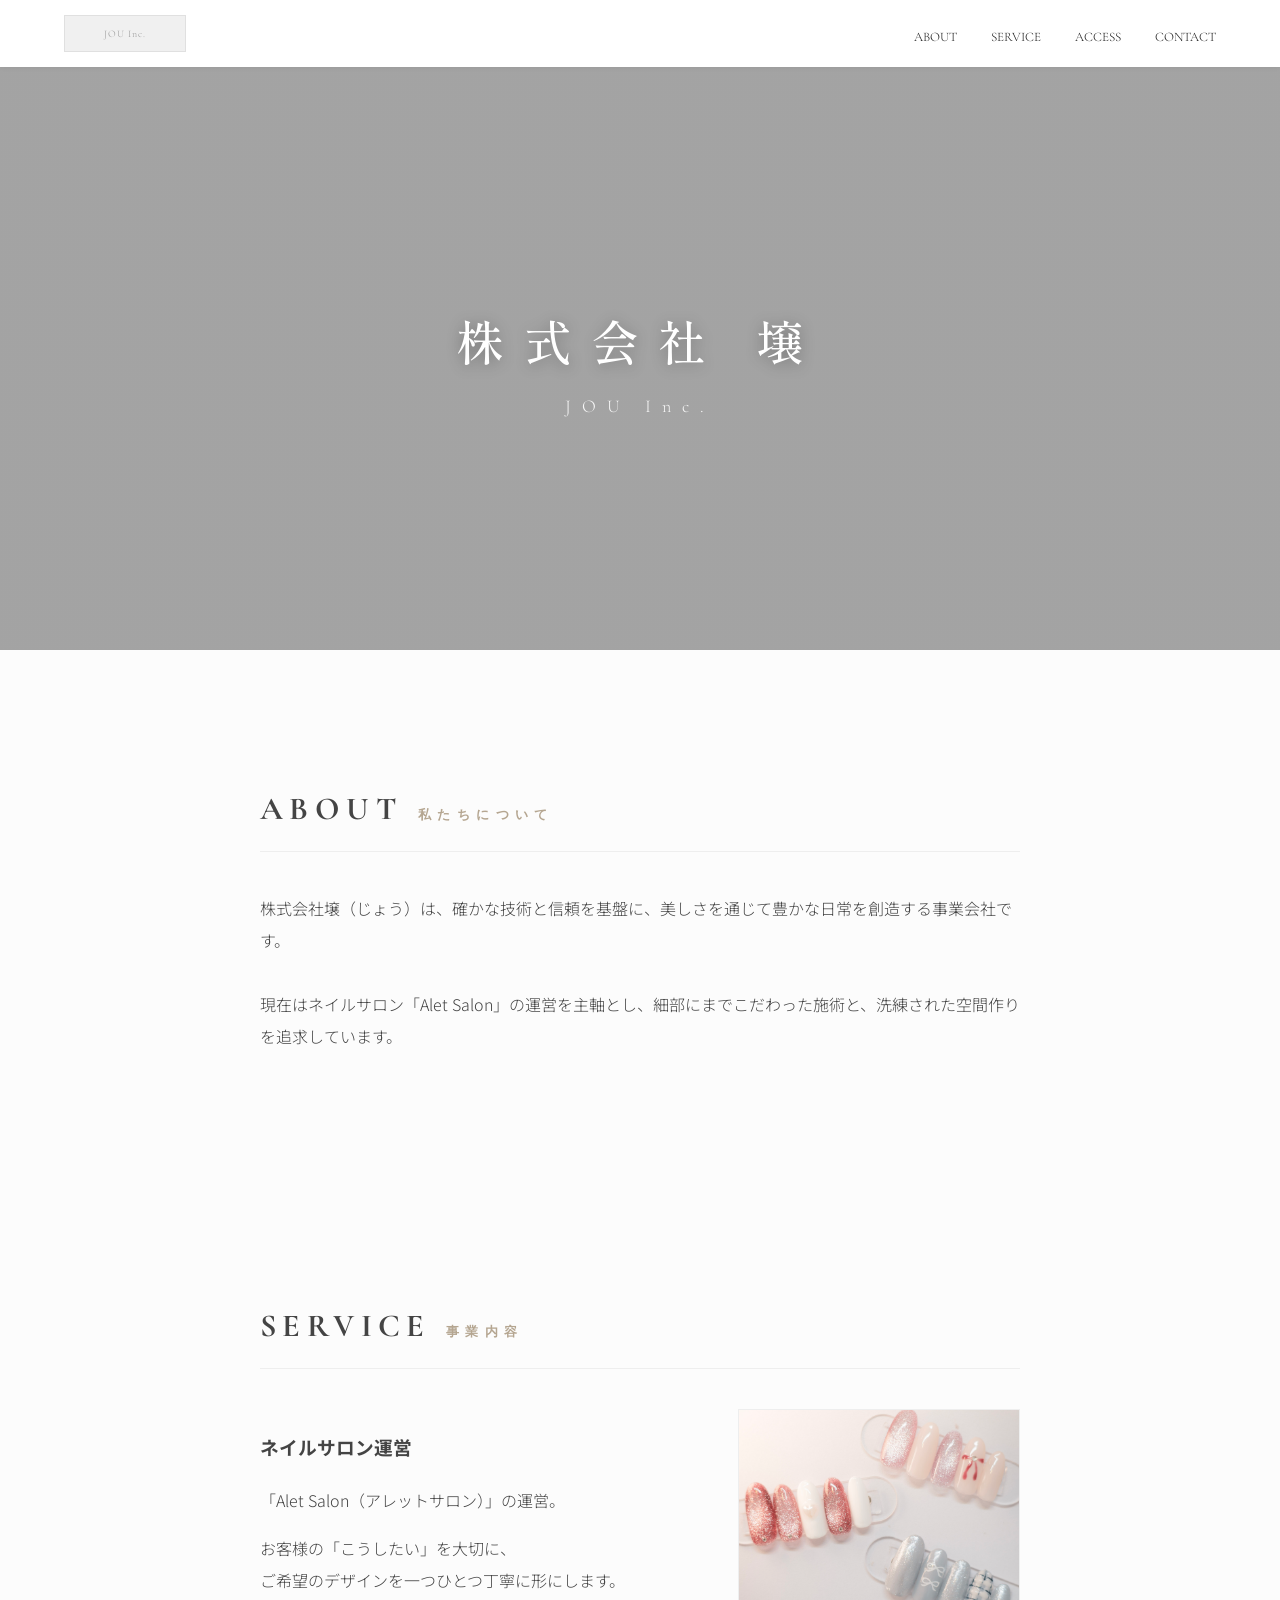
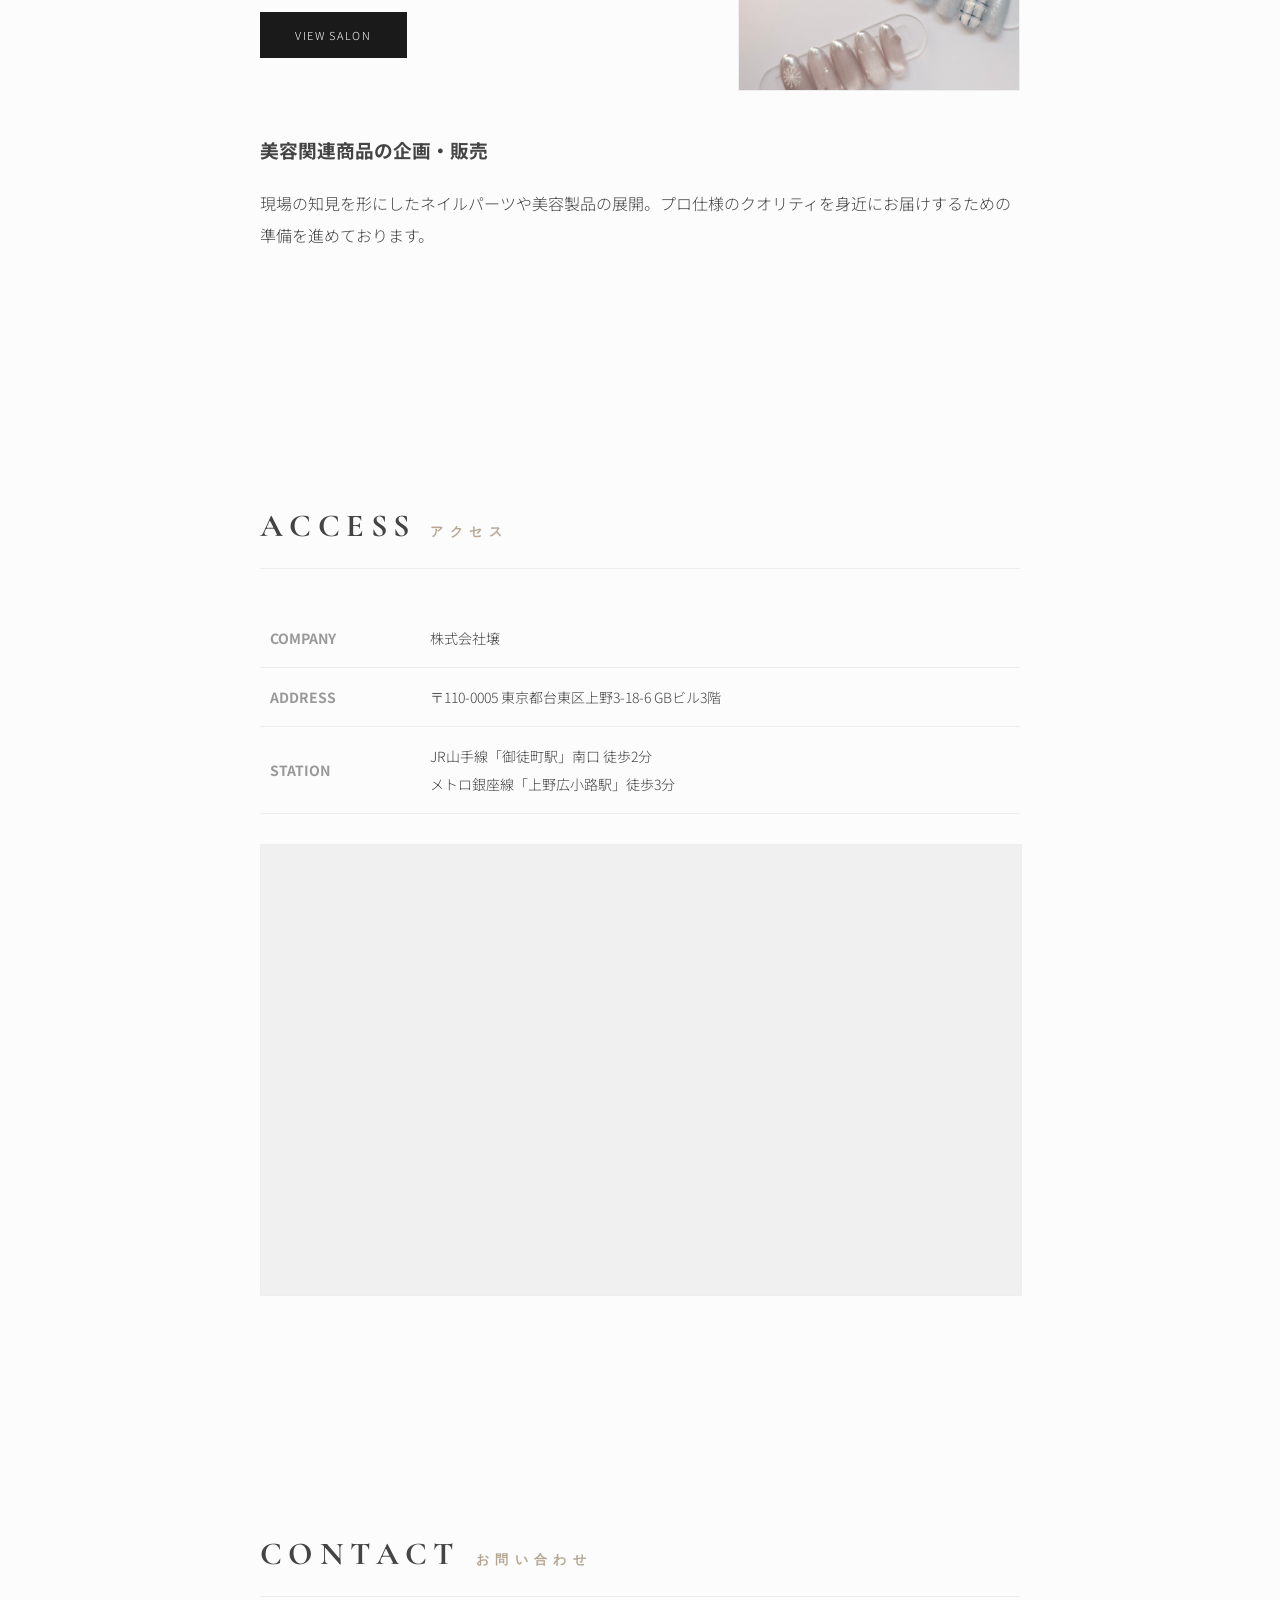
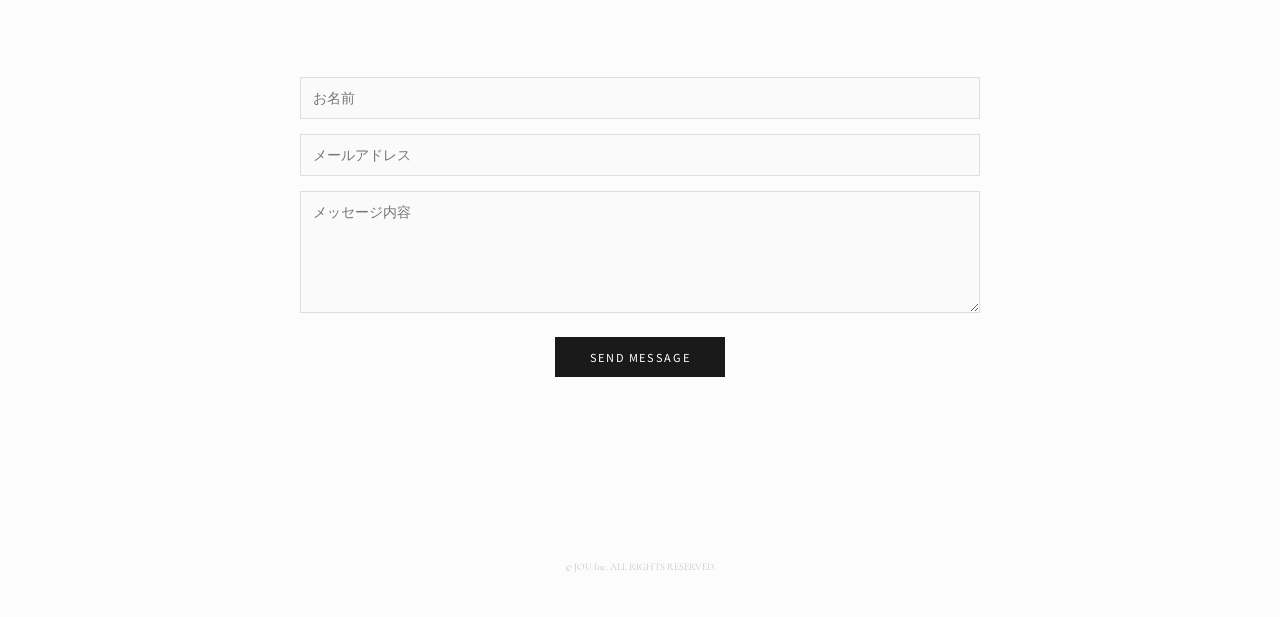
==== commit f0e85721: "ネイルチップの画像を変更" ====
--- a/index.html
+++ b/index.html
@@ -40,7 +40,6 @@
 
         nav a { text-decoration: none; color: var(--primary-color); margin-left: 30px; font-size: 13px; font-family: var(--font-en); }
 
-        /* --- HERO: imagesフォルダ経由に変更 --- */
         .hero {
             height: 65vh; margin-top: 65px;
             background-color: #cccccc;
@@ -67,7 +66,8 @@
         .service-img {
             width: 280px; height: 280px; border: 1px solid #eee;
             background-position: center; background-size: cover;
-            background-image: url('images/チップ集合.png'), url('https://via.placeholder.com/300x300?text=Nail+Tips');
+            /* imagesフォルダ内のファイル名に合わせて修正 */
+            background-image: url('images/チップ集合.png'); 
             background-color: #f0f0f0;
         }
 
@@ -82,27 +82,15 @@
         .company-table th, .company-table td { padding: 15px 10px; border-bottom: 1px solid #eee; text-align: left; font-size: 14px; }
         .company-table th { width: 140px; color: #999; }
 
-        .access-flex { display: flex; gap: 30px; align-items: flex-start; margin-bottom: 20px; }
-        .access-img {
-            width: 300px; height: 200px; border: 1px solid #eee; position: relative;
-            background-position: center; background-size: cover;
-            background-image: url('images/DSC_4791.png'), url('https://via.placeholder.com/300x200?text=Salon+Interior');
-            background-color: #f0f0f0;
-        }
-        .access-img::after {
-            content: "SALON INTERIOR"; position: absolute; bottom: 10px; left: 10px; 
-            color: #fff; font-size: 9px; letter-spacing: 0.1em; background: rgba(0,0,0,0.3); padding: 2px 8px;
-        }
-
-        .map-container { width: 100%; height: 350px; border: 1px solid #eee; }
+        .map-container { width: 100%; height: 450px; border: 1px solid #eee; background-color: #f0f0f0; }
 
         input, textarea { width: 100%; padding: 12px; margin-bottom: 15px; border: 1px solid #ddd; background: #fafafa; box-sizing: border-box; font-size: 14px; outline: none; }
 
         footer { text-align: center; padding: 40px 20px; font-size: 10px; color: #bbb; font-family: var(--font-en); }
 
         @media (max-width: 768px) {
-            .service-container, .access-flex { flex-direction: column-reverse; }
-            .service-img, .access-img { width: 100%; height: 250px; }
+            .service-container { flex-direction: column-reverse; }
+            .service-img { width: 100%; height: 250px; }
         }
     </style>
 </head>
@@ -141,7 +129,7 @@
                ご希望のデザインを一つひとつ丁寧に形にします。</p>
             <a href="https://beauty.hotpepper.jp/kr/slnH000772068/" class="btn" target="_blank">VIEW SALON</a>
         </div>
-        <div class="service-img" style="background-image: url('images/チップ集合.png');"></div>
+        <div class="service-img"></div>
     </div>
     
     <div class="service-card" style="margin-top: 40px;">
@@ -152,19 +140,18 @@
 
 <section id="access" class="fade-in">
     <h2>ACCESS <span>アクセス</span></h2>
-    <div class="access-flex">
-        <div class="access-img" style="background-image: url('images/DSC_4785.png');"></div>
-        <div style="flex:1;">
-            <table class="company-table">
-                <tr><th>ADDRESS</th><td>〒110-0005 東京都台東区上野3-18-6 GBビル3階</td></tr>
-                <tr><th>STATION</th><td>JR「御徒町駅」徒歩2分 / メトロ「上野広小路駅」徒歩3分</td></tr>
-            </table>
-        </div>
+    <div style="margin-bottom: 30px;">
+        <table class="company-table">
+            <tr><th>COMPANY</th><td>株式会社壌</td></tr>
+            <tr><th>ADDRESS</th><td>〒110-0005 東京都台東区上野3-18-6 GBビル3階</td></tr>
+            <tr><th>STATION</th><td>JR山手線「御徒町駅」南口 徒歩2分<br>メトロ銀座線「上野広小路駅」徒歩3分</td></tr>
+        </table>
     </div>
+    
     <div class="map-container">
         <iframe 
-            src="https://www.google.com/maps/embed?pb=!1m18!1m12!1m3!1d3240.038481488219!2d139.7730999!3d35.7056082!2m3!1f0!2f0!3f0!3m2!1i1024!2i768!4f13.1!3m3!1m2!1s0x60188ea9cb801459%3A0xc665b6f000b9576c!2zR0Ljg5Pjg6s!5e0!3m2!1sja!2sjp!4v1713171052000!5m2!1sja!2sjp" 
-            width="100%" height="100%" style="border:0;" allowfullscreen="" loading="lazy">
+            src="https://www.google.com/maps/embed?pb=!1m18!1m12!1m3!1d3239.542284347781!2d139.77161827641263!3d35.70551107257973!2m3!1f0!2f0!3f0!3m2!1i1024!2i768!4f13.1!3m3!1m2!1s0x60188e9f24419985%3A0x6d90787e9154f2a3!2zR0Ljg5Pjg6s!5e0!3m2!1sja!2sjp!4v1713169800000!5m2!1sja!2sjp" 
+            width="100%" height="100%" style="border:0;" allowfullscreen="" loading="lazy" referrerpolicy="no-referrer-when-downgrade">
         </iframe>
     </div>
 </section>
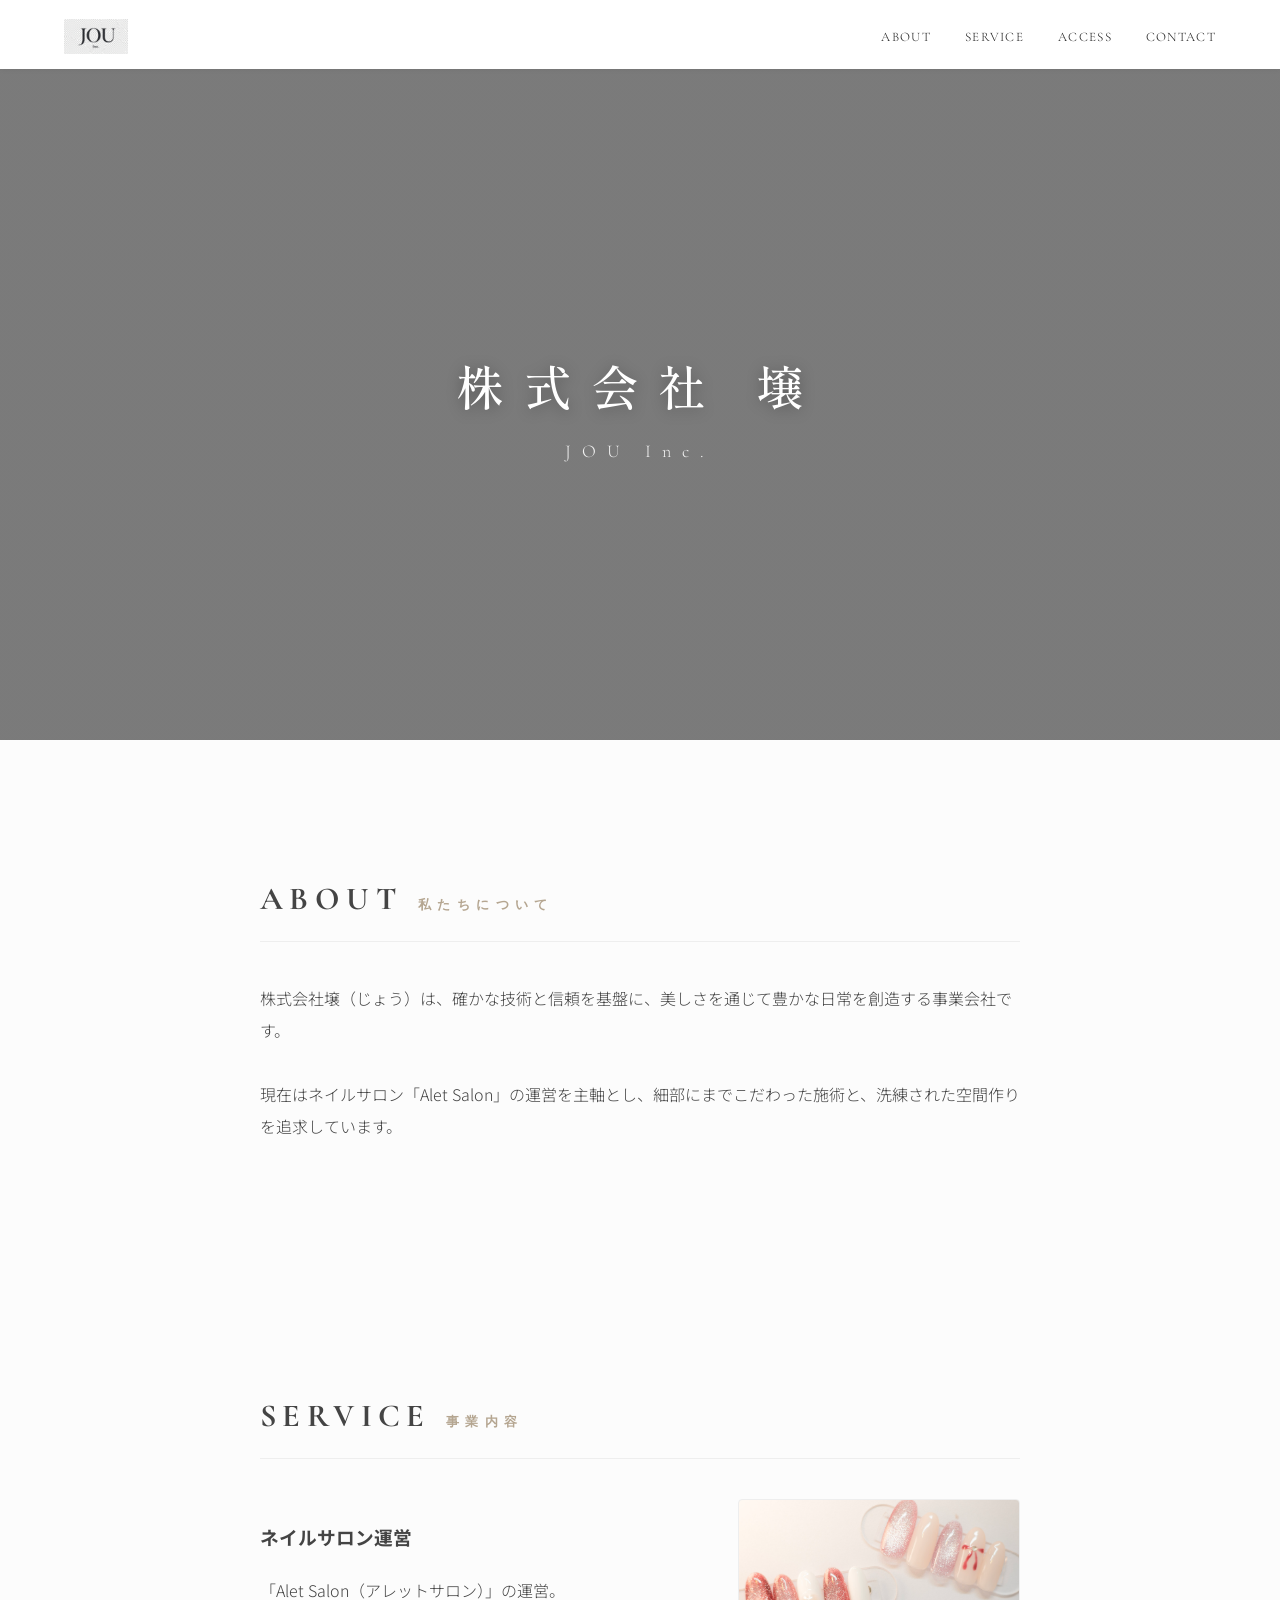
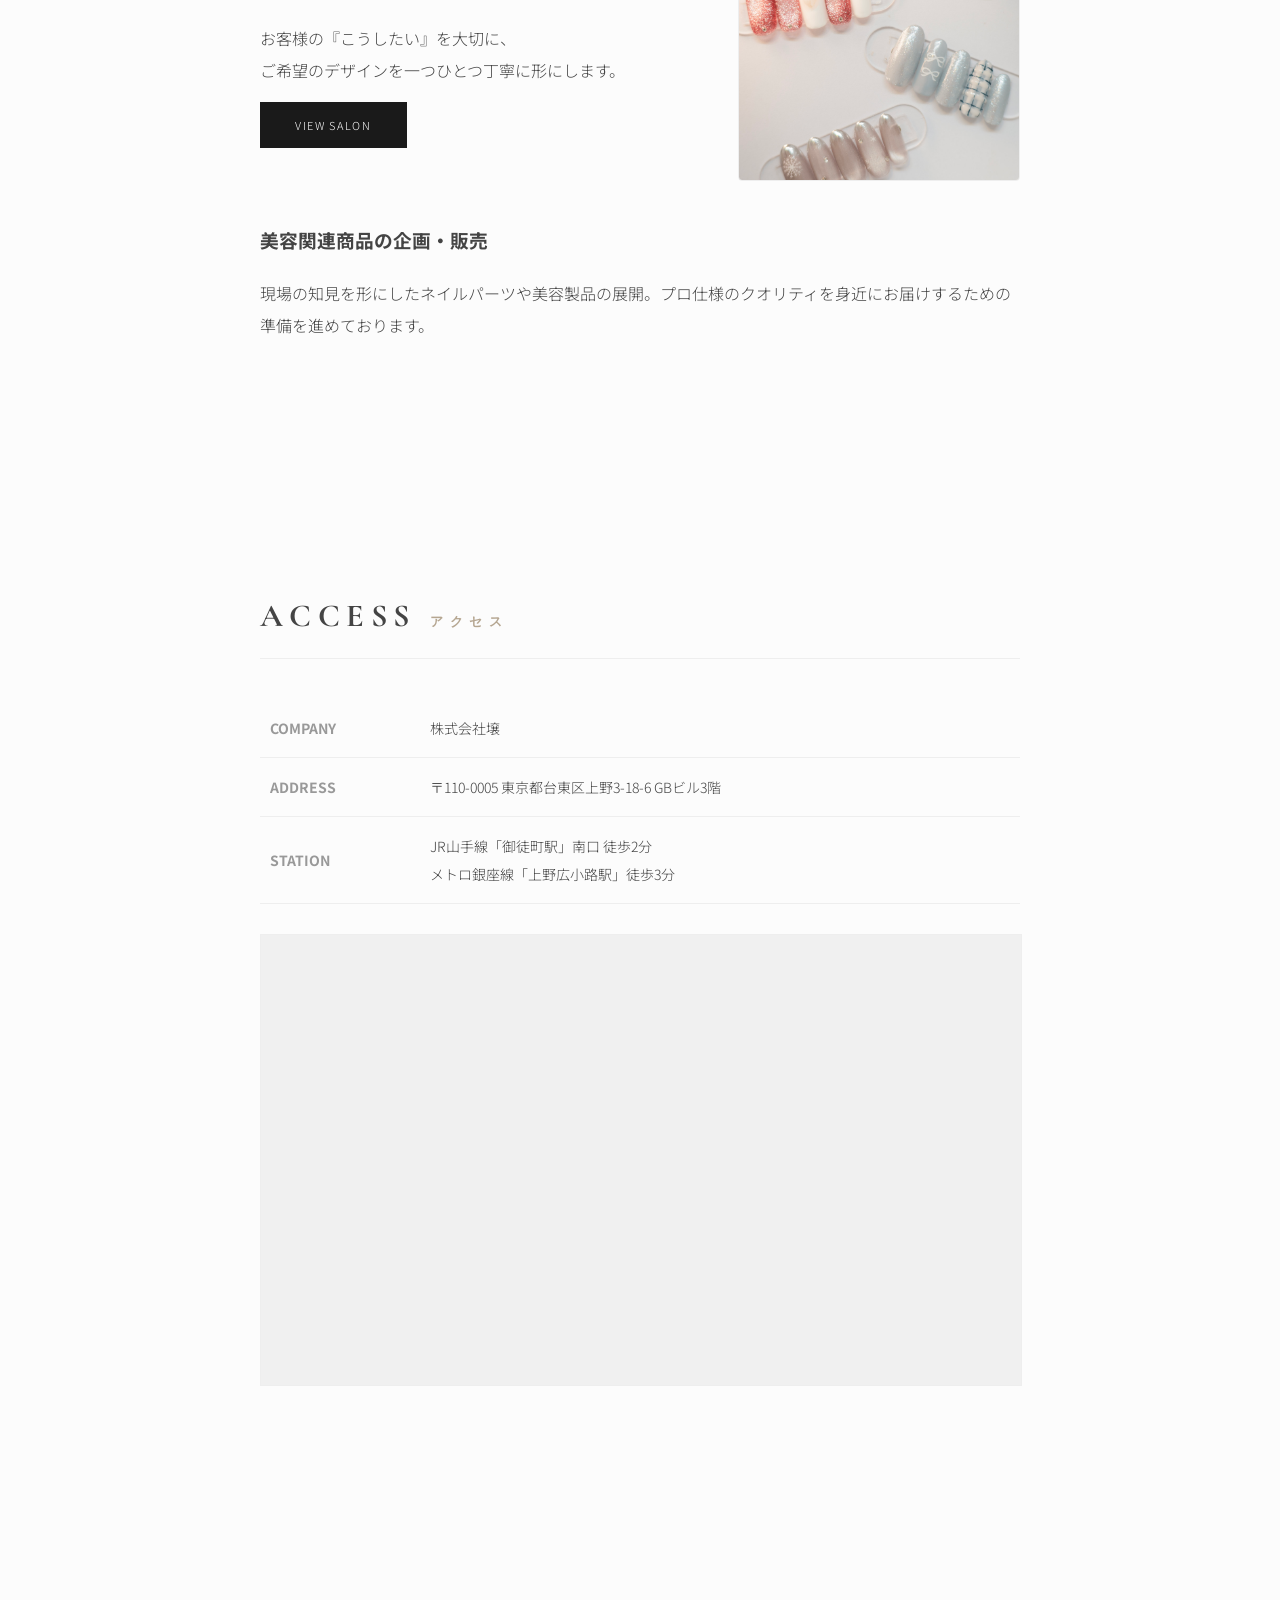
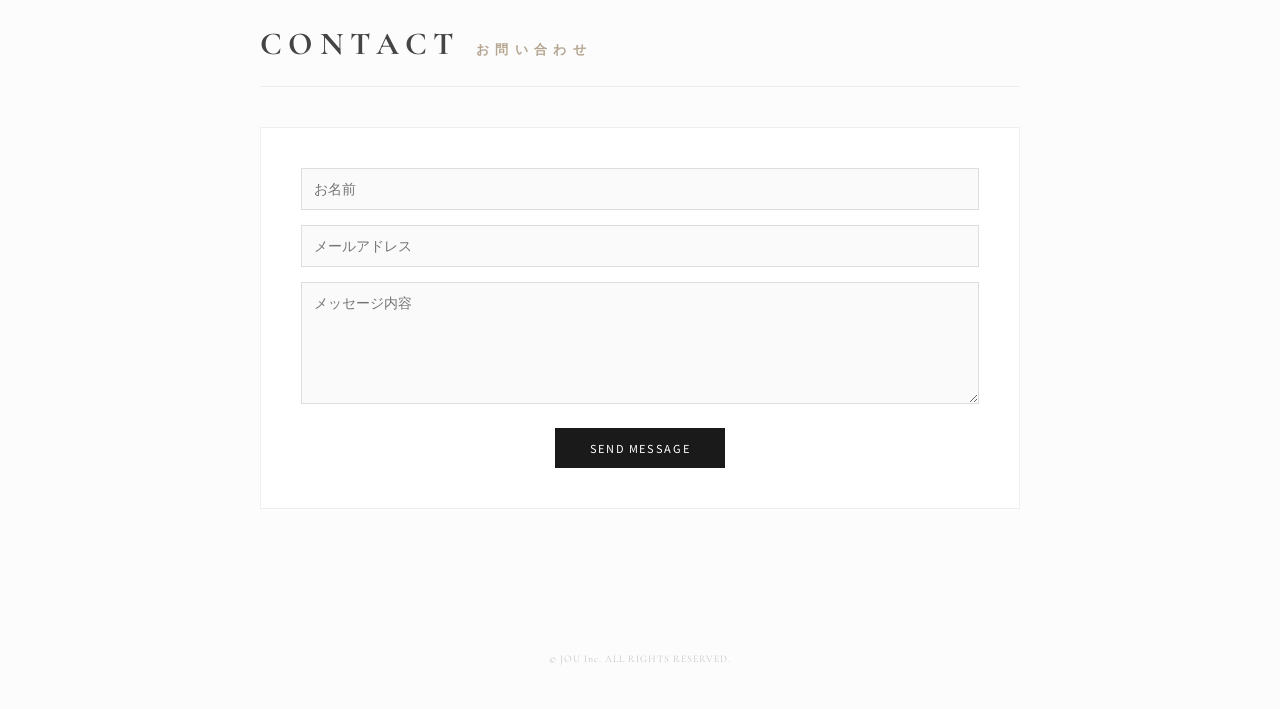
==== commit 3628ba73: "ロゴとファビコンの画像を追加" ====
--- a/index.html
+++ b/index.html
@@ -4,6 +4,10 @@
     <meta charset="UTF-8">
     <meta name="viewport" content="width=device-width, initial-scale=1.0">
     <title>株式会社壌 | JOU Inc.</title>
+    
+    <link rel="icon" href="images/favicon.png" type="image/png">
+    <link rel="icon" href="images/favicon.png?v=2" type="image/png">
+
     <link href="https://fonts.googleapis.com/css2?family=Cormorant+Garamond:wght@300;500&family=Noto+Sans+JP:wght@300;400&family=Shippori+Mincho:wght@400;500;600&display=swap" rel="stylesheet">
     
     <style>
@@ -32,22 +36,30 @@
             z-index: 1000; box-shadow: 0 1px 5px rgba(0,0,0,0.05);
         }
 
-        .logo-placeholder {
-            width: 120px; height: 35px; background: #f0f0f0; display: flex;
-            align-items: center; justify-content: center; font-size: 10px;
-            color: #999; letter-spacing: 0.1em; font-family: var(--font-en); border: 1px solid #e0e0e0;
-        }
-
-        nav a { text-decoration: none; color: var(--primary-color); margin-left: 30px; font-size: 13px; font-family: var(--font-en); }
+        /* ロゴ周りの調整 */
+        .logo-area h1 {
+            margin: 0;
+            line-height: 1;
+            display: flex;
+            align-items: center;
+        }
+        .logo-area img {
+            height: 35px;
+            width: auto;
+            vertical-align: middle;
+        }
+
+        nav a { text-decoration: none; color: var(--primary-color); margin-left: 30px; font-size: 13px; font-family: var(--font-en); letter-spacing: 0.1em; }
 
         .hero {
-            height: 65vh; margin-top: 65px;
+            height: 75vh; margin-top: 65px;
             background-color: #cccccc;
             background-position: center; background-size: cover;
-            background-image: linear-gradient(rgba(0,0,0,0.2), rgba(0,0,0,0.2)), 
+            background-image: linear-gradient(rgba(0,0,0,0.4), rgba(0,0,0,0.4)), 
                               url('images/20251209_145340.png'), 
                               url('https://images.unsplash.com/photo-1632345031435-8727f6897d53?auto=format&fit=crop&q=80&w=2000');
             display: flex; flex-direction: column; justify-content: center; align-items: center; color: #ffffff;
+            text-align: center;
         }
 
         .hero h1 { font-family: var(--font-mincho); font-size: clamp(32px, 5vw, 48px); letter-spacing: 0.4em; font-weight: 500; text-shadow: 0 2px 15px rgba(0,0,0,0.3); margin:0;}
@@ -66,9 +78,9 @@
         .service-img {
             width: 280px; height: 280px; border: 1px solid #eee;
             background-position: center; background-size: cover;
-            /* imagesフォルダ内のファイル名に合わせて修正 */
-            background-image: url('images/チップ集合.png'); 
+            background-image: url('images/nail_tips.png'); 
             background-color: #f0f0f0;
+            border-radius: 4px;
         }
 
         .btn, .submit-btn {
@@ -86,18 +98,28 @@
 
         input, textarea { width: 100%; padding: 12px; margin-bottom: 15px; border: 1px solid #ddd; background: #fafafa; box-sizing: border-box; font-size: 14px; outline: none; }
 
-        footer { text-align: center; padding: 40px 20px; font-size: 10px; color: #bbb; font-family: var(--font-en); }
+        footer { text-align: center; padding: 40px 20px; font-size: 10px; color: #bbb; font-family: var(--font-en); letter-spacing: 0.1em; }
 
         @media (max-width: 768px) {
+            header { padding: 10px 3%; }
+            nav a { margin-left: 15px; font-size: 11px; }
+            .logo-area img { height: 28px; }
             .service-container { flex-direction: column-reverse; }
-            .service-img { width: 100%; height: 250px; }
+            .service-img { width: 100%; height: auto; aspect-ratio: 1/1; }
+            .hero h1 { font-size: 28px; }
         }
     </style>
 </head>
 <body>
 
 <header>
-    <div class="logo-placeholder">JOU Inc.</div>
+    <div class="logo-area">
+        <h1>
+            <a href="index.html">
+                <img src="images/logo.png" alt="株式会社壌 | JOU Inc.">
+            </a>
+        </h1>
+    </div>
     <nav>
         <a href="#about">ABOUT</a>
         <a href="#service">SERVICE</a>
@@ -125,7 +147,7 @@
         <div class="service-text">
             <h3>ネイルサロン運営</h3>
             <p>「Alet Salon（アレットサロン）」の運営。</p>
-            <p>お客様の「こうしたい」を大切に、<br>
+            <p>お客様の『こうしたい』を大切に、<br>
                ご希望のデザインを一つひとつ丁寧に形にします。</p>
             <a href="https://beauty.hotpepper.jp/kr/slnH000772068/" class="btn" target="_blank">VIEW SALON</a>
         </div>
@@ -158,7 +180,7 @@
 
 <section id="contact" class="fade-in">
     <h2>CONTACT <span>お問い合わせ</span></h2>
-    <div class="service-card" style="padding: 40px;">
+    <div class="service-card" style="padding: 40px; background: #fff; border: 1px solid #eee;">
         <form action="send.php" method="POST">
             <input type="text" name="your-name" required placeholder="お名前">
             <input type="email" name="your-email" required placeholder="メールアドレス">
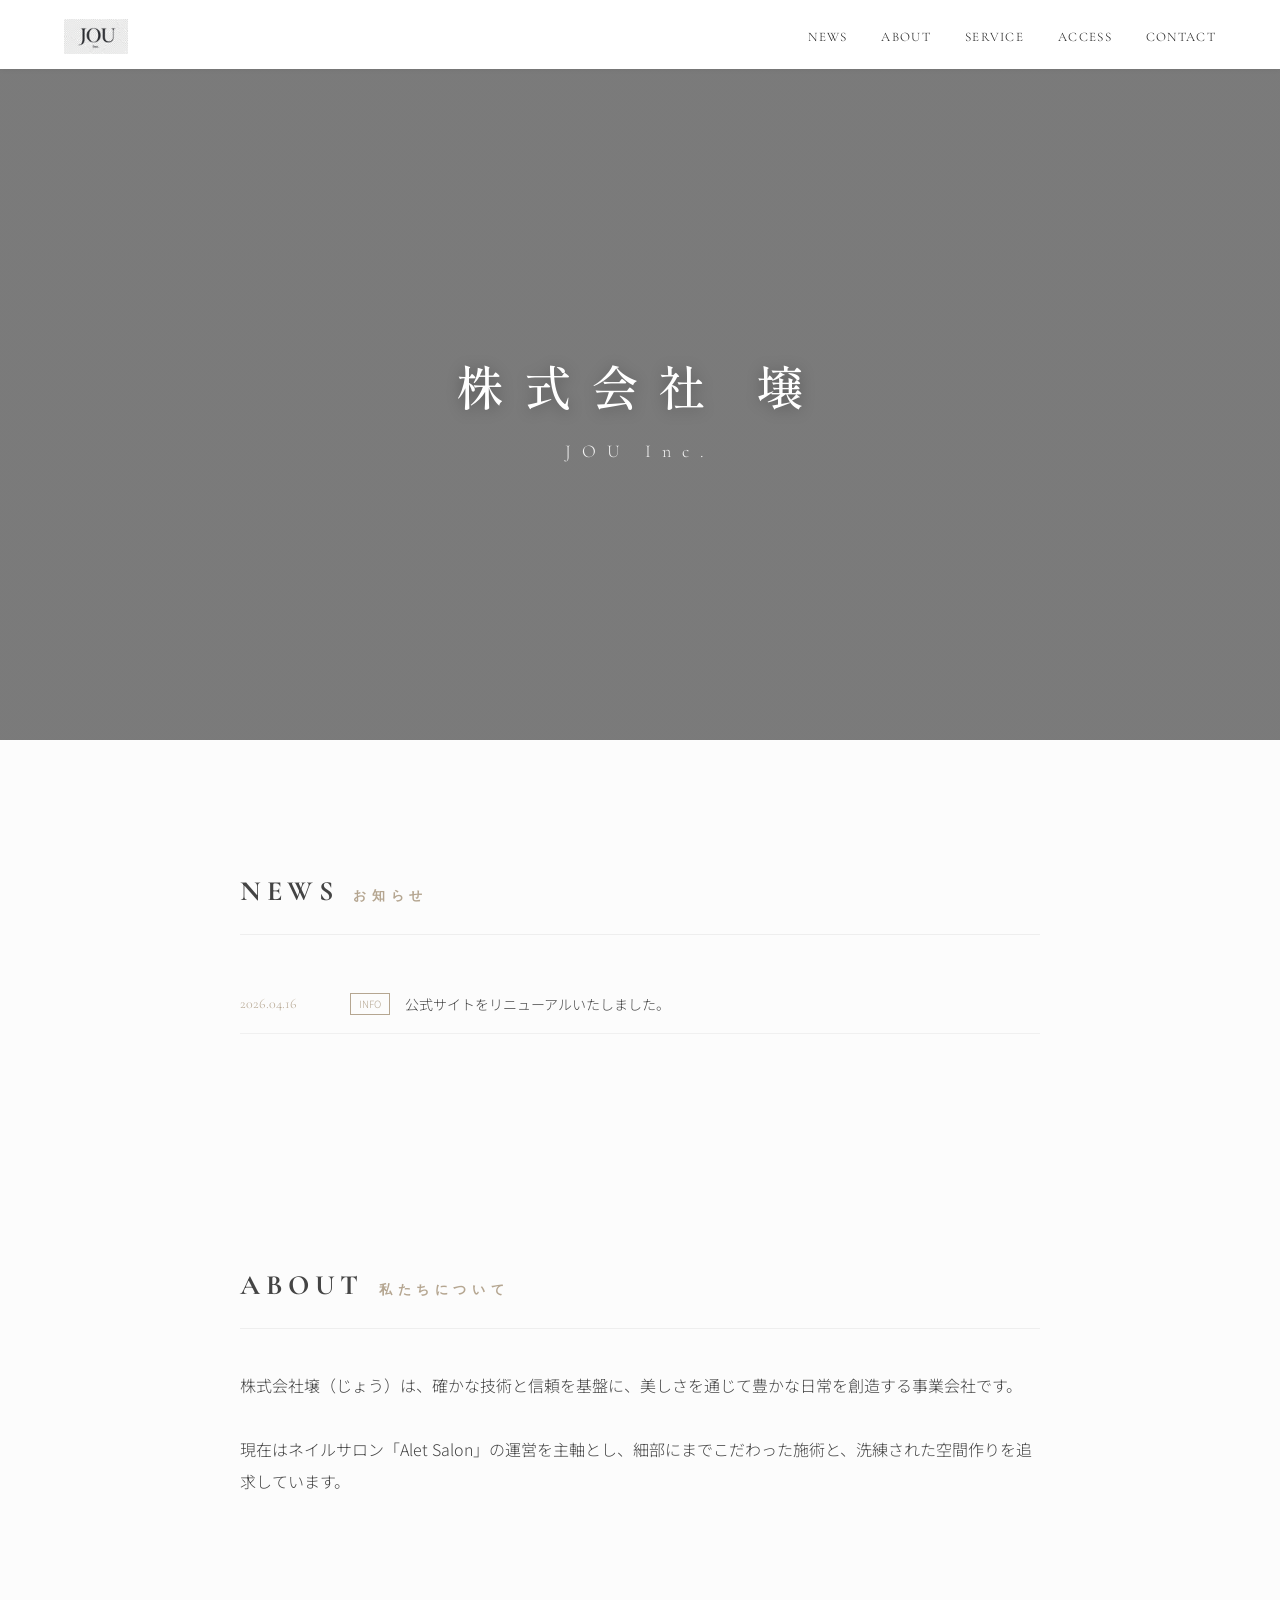
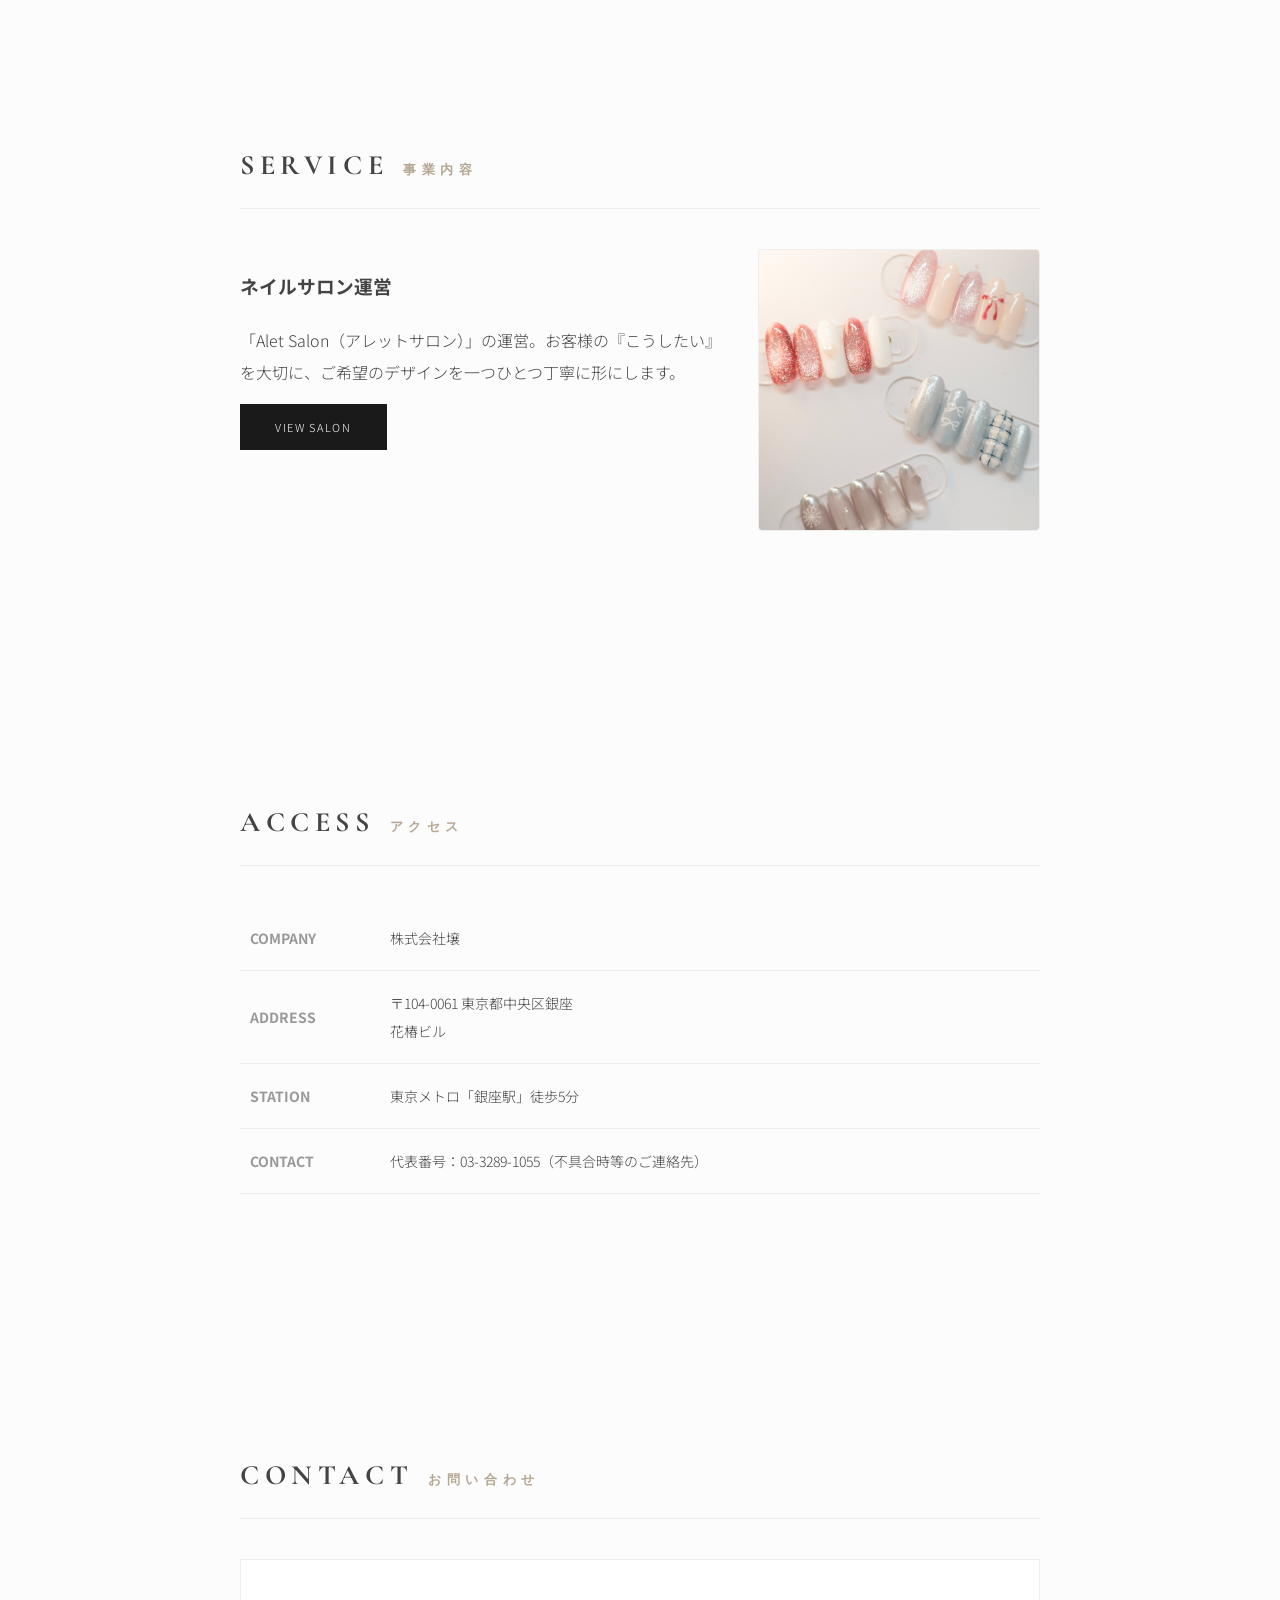
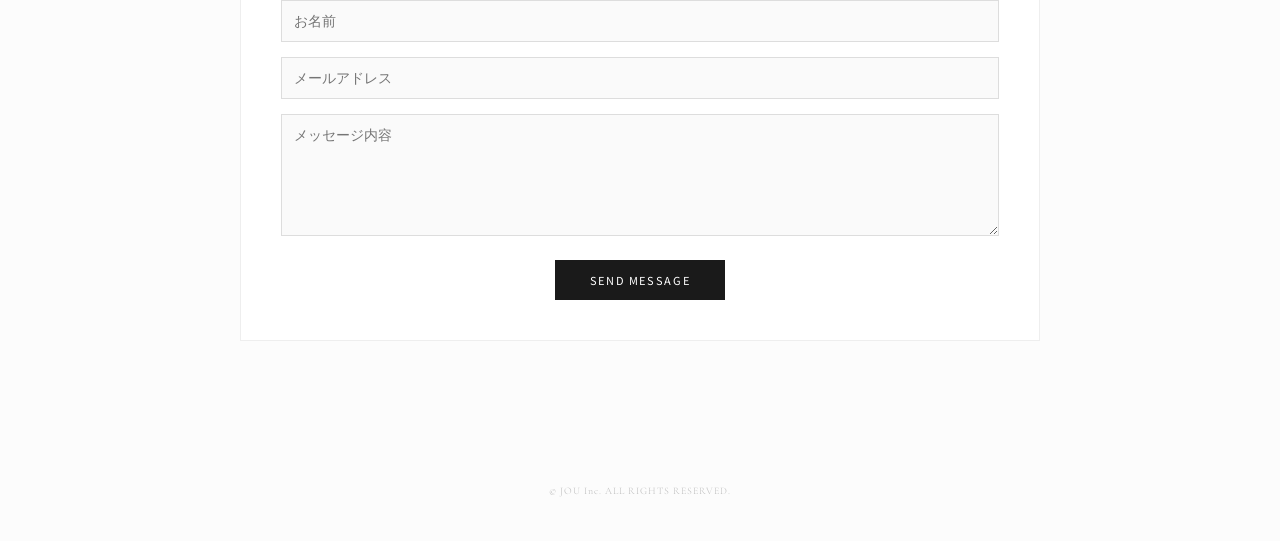
==== commit 0942ac0f: "電話番号と住所を修正" ====
--- a/index.html
+++ b/index.html
@@ -6,8 +6,6 @@
     <title>株式会社壌 | JOU Inc.</title>
     
     <link rel="icon" href="images/favicon.png" type="image/png">
-    <link rel="icon" href="images/favicon.png?v=2" type="image/png">
-
     <link href="https://fonts.googleapis.com/css2?family=Cormorant+Garamond:wght@300;500&family=Noto+Sans+JP:wght@300;400&family=Shippori+Mincho:wght@400;500;600&display=swap" rel="stylesheet">
     
     <style>
@@ -19,7 +17,7 @@
             --font-en: 'Cormorant Garamond', serif;
             --font-jp: 'Noto Sans JP', sans-serif;
             --font-mincho: 'Shippori Mincho', serif;
-            --content-width: 760px;
+            --content-width: 800px;
         }
 
         .fade-in { opacity: 0; transform: translateY(20px); transition: opacity 1.2s ease, transform 1.2s ease; }
@@ -36,27 +34,18 @@
             z-index: 1000; box-shadow: 0 1px 5px rgba(0,0,0,0.05);
         }
 
-        /* ロゴ周りの調整 */
-        .logo-area h1 {
-            margin: 0;
-            line-height: 1;
-            display: flex;
-            align-items: center;
-        }
-        .logo-area img {
-            height: 35px;
-            width: auto;
-            vertical-align: middle;
-        }
+        .logo-area h1 { margin: 0; line-height: 1; display: flex; align-items: center; }
+        /* ロゴ画像だけは images/logo.png を参照します */
+        .logo-area img { height: 35px; width: auto; vertical-align: middle; }
 
         nav a { text-decoration: none; color: var(--primary-color); margin-left: 30px; font-size: 13px; font-family: var(--font-en); letter-spacing: 0.1em; }
 
+        /* 【ここが重要】トップ画像はネットから取得する設定にしました */
         .hero {
             height: 75vh; margin-top: 65px;
             background-color: #cccccc;
             background-position: center; background-size: cover;
             background-image: linear-gradient(rgba(0,0,0,0.4), rgba(0,0,0,0.4)), 
-                              url('images/20251209_145340.png'), 
                               url('https://images.unsplash.com/photo-1632345031435-8727f6897d53?auto=format&fit=crop&q=80&w=2000');
             display: flex; flex-direction: column; justify-content: center; align-items: center; color: #ffffff;
             text-align: center;
@@ -65,13 +54,18 @@
         .hero h1 { font-family: var(--font-mincho); font-size: clamp(32px, 5vw, 48px); letter-spacing: 0.4em; font-weight: 500; text-shadow: 0 2px 15px rgba(0,0,0,0.3); margin:0;}
         .hero p { font-family: var(--font-en); font-size: 18px; letter-spacing: 0.6em; color: rgba(255,255,255,0.9); margin:0;}
 
-        section { padding: 100px 5%; max-width: var(--content-width); margin: 0 auto; }
+        section { padding: 100px 5%; max-width: var(--content-width); margin: 0 auto; scroll-margin-top: 80px; }
 
         h2 {
-            font-family: var(--font-en); font-size: 32px; letter-spacing: 0.2em; margin-bottom: 40px;
-            display: flex; align-items: baseline; gap: 15px; border-bottom: 1px solid #eee; padding-bottom: 10px;
+            font-family: var(--font-en); font-size: 28px; letter-spacing: 0.2em; margin-bottom: 40px;
+            display: flex; align-items: baseline; gap: 15px; border-bottom: 1px solid #eee; padding-bottom: 15px;
         }
         h2 span { font-size: 13px; color: var(--accent-color); font-family: var(--font-mincho); }
+
+        /* NEWS セクションのスタイル */
+        .news-item { display: flex; padding: 15px 0; border-bottom: 1px solid #f0f0f0; font-size: 14px; align-items: center; }
+        .news-date { width: 110px; color: var(--accent-color); font-family: var(--font-en); }
+        .news-category { font-size: 10px; border: 1px solid var(--accent-color); padding: 0 8px; margin-right: 15px; color: var(--accent-color); }
 
         .service-container { display: flex; gap: 40px; align-items: start; margin-bottom: 40px;}
         .service-text { flex: 1; }
@@ -83,30 +77,24 @@
             border-radius: 4px;
         }
 
-        .btn, .submit-btn {
+        .submit-btn {
             display: inline-block; padding: 12px 35px; background: var(--primary-color);
             color: #fff; text-decoration: none; font-size: 11px; letter-spacing: 0.15em;
             font-family: var(--font-jp); border: none; cursor: pointer; transition: 0.3s;
         }
-        .btn:hover, .submit-btn:hover { background: var(--accent-color); }
+        .submit-btn:hover { background: var(--accent-color); }
 
         .company-table { width: 100%; border-collapse: collapse; margin-bottom: 30px; }
-        .company-table th, .company-table td { padding: 15px 10px; border-bottom: 1px solid #eee; text-align: left; font-size: 14px; }
-        .company-table th { width: 140px; color: #999; }
-
-        .map-container { width: 100%; height: 450px; border: 1px solid #eee; background-color: #f0f0f0; }
+        .company-table th, .company-table td { padding: 18px 10px; border-bottom: 1px solid #eee; text-align: left; font-size: 14px; }
+        .company-table th { width: 120px; color: #999; }
 
         input, textarea { width: 100%; padding: 12px; margin-bottom: 15px; border: 1px solid #ddd; background: #fafafa; box-sizing: border-box; font-size: 14px; outline: none; }
 
         footer { text-align: center; padding: 40px 20px; font-size: 10px; color: #bbb; font-family: var(--font-en); letter-spacing: 0.1em; }
 
         @media (max-width: 768px) {
-            header { padding: 10px 3%; }
-            nav a { margin-left: 15px; font-size: 11px; }
-            .logo-area img { height: 28px; }
             .service-container { flex-direction: column-reverse; }
-            .service-img { width: 100%; height: auto; aspect-ratio: 1/1; }
-            .hero h1 { font-size: 28px; }
+            .service-img { width: 100%; height: 250px; }
         }
     </style>
 </head>
@@ -121,6 +109,7 @@
         </h1>
     </div>
     <nav>
+        <a href="#news">NEWS</a>
         <a href="#about">ABOUT</a>
         <a href="#service">SERVICE</a>
         <a href="#access">ACCESS</a>
@@ -132,6 +121,17 @@
     <h1>株式会社 壌</h1>
     <p>JOU Inc.</p>
 </div>
+
+<section id="news" class="fade-in">
+    <h2>NEWS <span>お知らせ</span></h2>
+    <div class="news-list">
+        <div class="news-item">
+            <span class="news-date">2026.04.16</span>
+            <span class="news-category">INFO</span>
+            <span class="news-title">公式サイトをリニューアルいたしました。</span>
+        </div>
+    </div>
+</section>
 
 <section id="about" class="fade-in">
     <h2>ABOUT <span>私たちについて</span></h2>
@@ -146,41 +146,26 @@
     <div class="service-container">
         <div class="service-text">
             <h3>ネイルサロン運営</h3>
-            <p>「Alet Salon（アレットサロン）」の運営。</p>
-            <p>お客様の『こうしたい』を大切に、<br>
-               ご希望のデザインを一つひとつ丁寧に形にします。</p>
-            <a href="https://beauty.hotpepper.jp/kr/slnH000772068/" class="btn" target="_blank">VIEW SALON</a>
+            <p>「Alet Salon（アレットサロン）」の運営。お客様の『こうしたい』を大切に、ご希望のデザインを一つひとつ丁寧に形にします。</p>
+            <a href="https://beauty.hotpepper.jp/kr/slnH000772068/" class="submit-btn" style="text-decoration:none;" target="_blank">VIEW SALON</a>
         </div>
         <div class="service-img"></div>
-    </div>
-    
-    <div class="service-card" style="margin-top: 40px;">
-        <h3>美容関連商品の企画・販売</h3>
-        <p>現場の知見を形にしたネイルパーツや美容製品の展開。プロ仕様のクオリティを身近にお届けするための準備を進めております。</p>
     </div>
 </section>
 
 <section id="access" class="fade-in">
     <h2>ACCESS <span>アクセス</span></h2>
-    <div style="margin-bottom: 30px;">
-        <table class="company-table">
-            <tr><th>COMPANY</th><td>株式会社壌</td></tr>
-            <tr><th>ADDRESS</th><td>〒110-0005 東京都台東区上野3-18-6 GBビル3階</td></tr>
-            <tr><th>STATION</th><td>JR山手線「御徒町駅」南口 徒歩2分<br>メトロ銀座線「上野広小路駅」徒歩3分</td></tr>
-        </table>
-    </div>
-    
-    <div class="map-container">
-        <iframe 
-            src="https://www.google.com/maps/embed?pb=!1m18!1m12!1m3!1d3239.542284347781!2d139.77161827641263!3d35.70551107257973!2m3!1f0!2f0!3f0!3m2!1i1024!2i768!4f13.1!3m3!1m2!1s0x60188e9f24419985%3A0x6d90787e9154f2a3!2zR0Ljg5Pjg6s!5e0!3m2!1sja!2sjp!4v1713169800000!5m2!1sja!2sjp" 
-            width="100%" height="100%" style="border:0;" allowfullscreen="" loading="lazy" referrerpolicy="no-referrer-when-downgrade">
-        </iframe>
-    </div>
+    <table class="company-table">
+        <tr><th>COMPANY</th><td>株式会社壌</td></tr>
+        <tr><th>ADDRESS</th><td>〒104-0061 東京都中央区銀座<br>花椿ビル</td></tr>
+        <tr><th>STATION</th><td>東京メトロ「銀座駅」徒歩5分</td></tr>
+        <tr><th>CONTACT</th><td>代表番号：03-3289-1055（不具合時等のご連絡先）</td></tr>
+    </table>
 </section>
 
 <section id="contact" class="fade-in">
     <h2>CONTACT <span>お問い合わせ</span></h2>
-    <div class="service-card" style="padding: 40px; background: #fff; border: 1px solid #eee;">
+    <div style="padding: 40px; background: #fff; border: 1px solid #eee;">
         <form action="send.php" method="POST">
             <input type="text" name="your-name" required placeholder="お名前">
             <input type="email" name="your-email" required placeholder="メールアドレス">
@@ -195,7 +180,7 @@
 <script>
     const observer = new IntersectionObserver((entries) => {
         entries.forEach(entry => { if (entry.isIntersecting) entry.target.classList.add('is-visible'); });
-    }, { threshold: 0.15 });
+    }, { threshold: 0.1 });
     document.querySelectorAll('.fade-in').forEach(el => observer.observe(el));
 </script>
 
